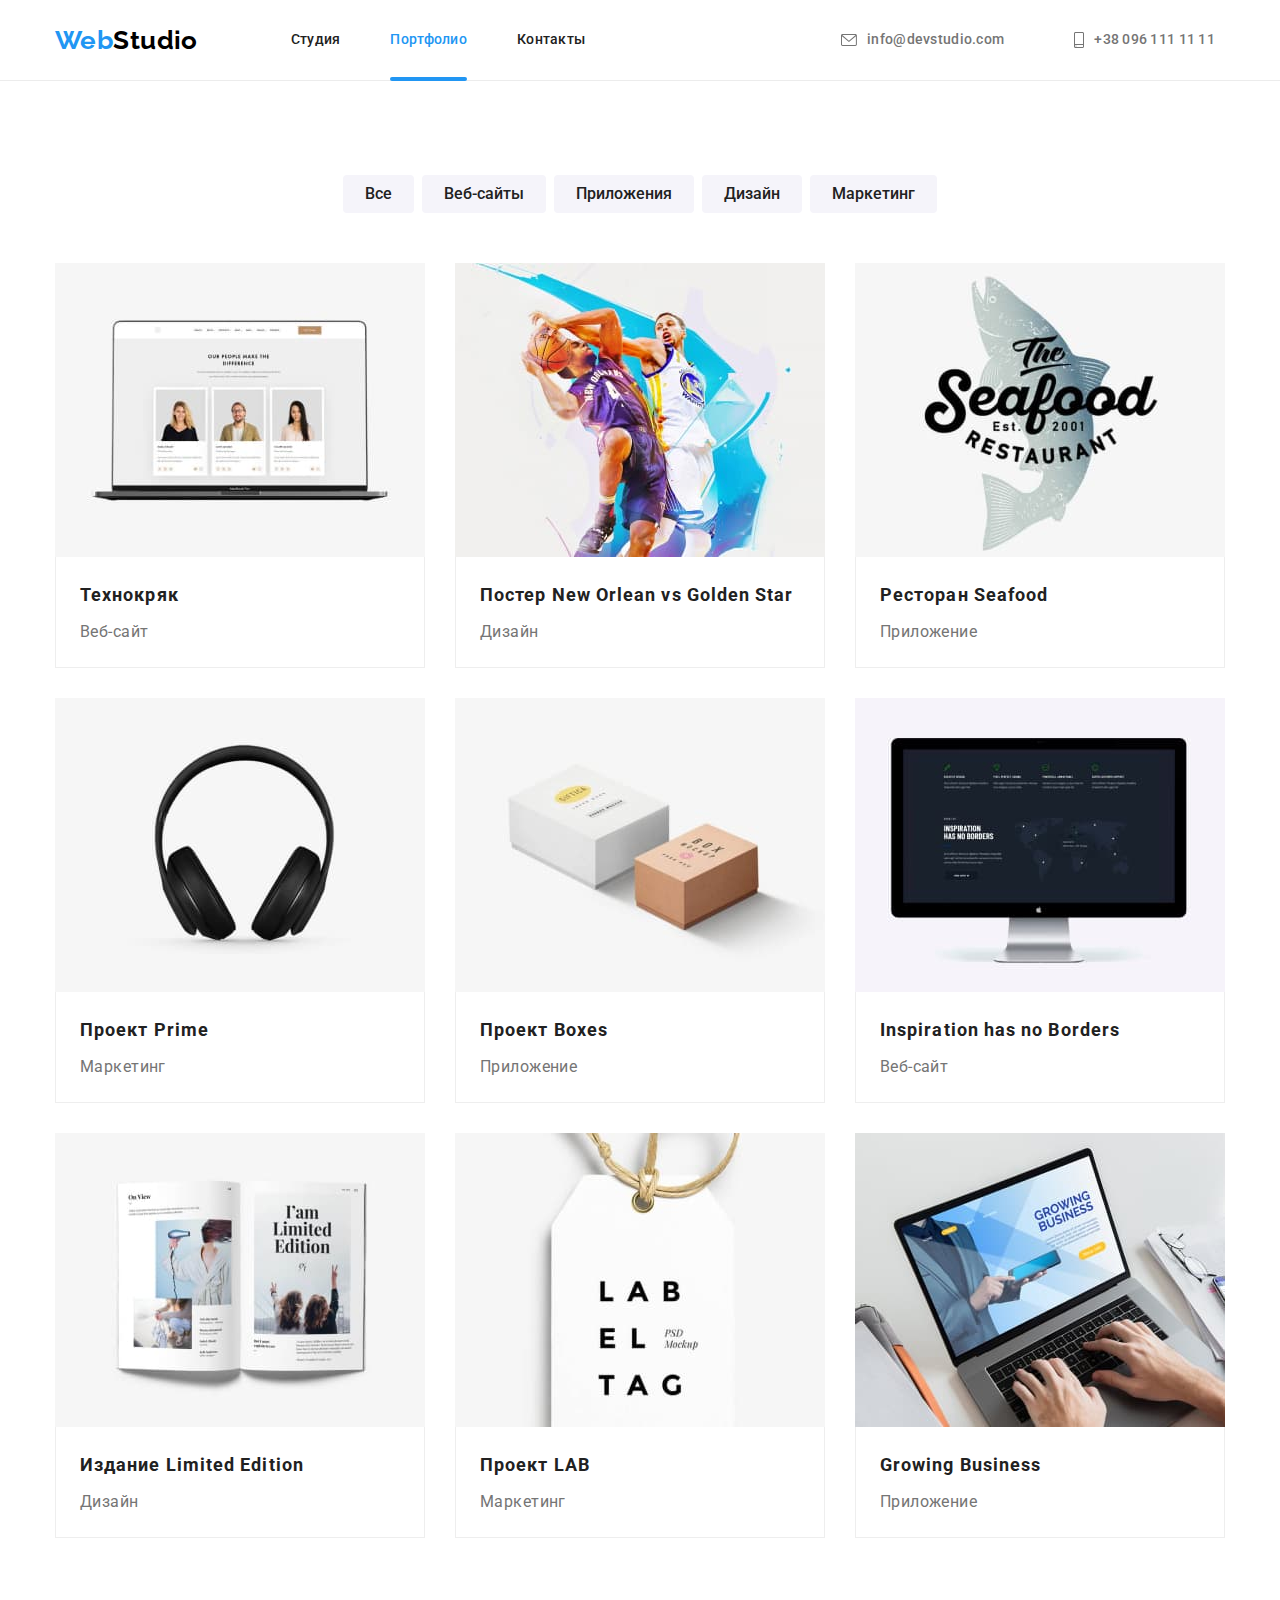
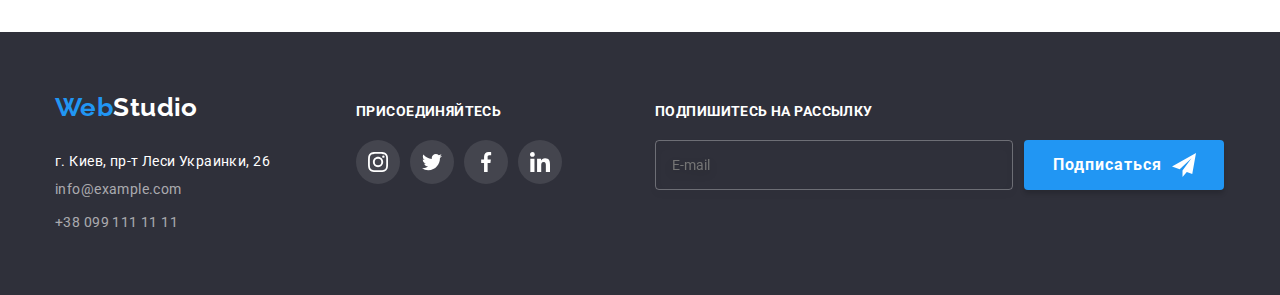
==== portfolio.html @ 866342aa "add files" ====
<!DOCTYPE html>
<html lang="ru">
  <head>
    <meta charset="UTF-8" />
    <meta http-equiv="X-UA-Compatible" content="IE=edge" />
    <meta name="viewport" content="width=device-width, initial-scale=1.0" />
    <title>Portfolio</title>
    <link
      rel="stylesheet"
      href="https://cdnjs.cloudflare.com/ajax/libs/modern-normalize/1.0.0/modern-normalize.min.css"
    />
    <link rel="stylesheet" href="./css/styles.css" />
    <link rel="preconnect" href="https://fonts.googleapis.com" />
    <link rel="preconnect" href="https://fonts.gstatic.com" crossorigin />
    <link
      href="https://fonts.googleapis.com/css2?family=Raleway:wght@700&family=Roboto:wght@400;500;700;900&display=swap"
      rel="stylesheet"
    />
  </head>
  <body>
    <header class="page-header">
      <div class="container flex-container">
        <nav class="page-nav">
          <a class="logo" href="./index.html"><span class="logo-secondary">Web</span>Studio</a>
          <ul class="menu list">
            <li class="item">
              <a class="link" href="./index.html">Студия</a>
            </li>
            <li class="item">
              <a class="link active-list" href="./portfolio.html">Портфолио</a>
            </li>
            <li class="item">
              <a class="link" href="">Контакты</a>
            </li>
          </ul>
        </nav>

        <ul class="contacts list">
          <li class="item">
            <a class="link" href="mailto:info@devstudio.com">
              <svg class="contacts-icon" width="16" height="12">
                <use href="./images/svg/icons.svg#icon-envelope"></use>
              </svg>
              <span>info@devstudio.com</span></a
            >
          </li>
          <li class="item">
            <a class="link" href="tel:+380961111111">
              <svg class="contacts-icon" width="10" height="16">
                <use href="./images/svg/icons.svg#icon-smartphone"></use>
              </svg>
              <span>+38 096 111 11 11</span>
            </a>
          </li>
        </ul>
      </div>
    </header>

    <main>
      <section class="section portfolio">
        <div class="container">
          <h2 class="visually-hidden">Портфолио</h2>
          <!-- Кнопки -->
          <ul class="portfolio-buttons list">
            <li class="item">
              <button class="button" type="button">Все</button>
            </li>
            <li class="item">
              <button class="button" type="button">Веб-сайты</button>
            </li>
            <li class="item">
              <button class="button" type="button">Приложения</button>
            </li>
            <li class="item">
              <button class="button" type="button">Дизайн</button>
            </li>
            <li class="item">
              <button class="button" type="button">Маркетинг</button>
            </li>
          </ul>

          <!-- Карточки портфолио -->
          <ul class="portfolio-gallery list">
            <li class="item">
              <div class="thumb">
                <img
                  class="portfolio-img"
                  src="./images/portfolio/project1.jpg"
                  alt="Технокряк"
                  width="370"
                />
                <div class="overlay">
                  <p class="overlay-text">
                    Ресурс предлагает комплексные предложения с разным уровнем функционала и
                    сервисов. Все это позволит посетителю получить исчерпывающие сведения о компании
                    или частном лице.
                  </p>
                </div>
              </div>

              <div class="portfolio-box">
                <h3 class="portfolio-title">Технокряк</h3>
                <p class="portfolio-text">Веб-сайт</p>
              </div>
            </li>

            <li class="item">
              <div class="thumb">
                <img
                  class="portfolio-img"
                  src="./images/portfolio/project2.jpg"
                  alt="Постер New Orlean vs Golden Star"
                  width="370"
                />
                <div class="overlay">
                  <p class="overlay-text">
                    Ресурс предлагает комплексные предложения с разным уровнем функционала и
                    сервисов. Все это позволит посетителю получить исчерпывающие сведения о компании
                    или частном лице.
                  </p>
                </div>
              </div>

              <div class="portfolio-box">
                <h3 class="portfolio-title">Постер New Orlean vs Golden Star</h3>
                <p class="portfolio-text">Дизайн</p>
              </div>
            </li>

            <li class="item">
              <div class="thumb">
                <img
                  class="portfolio-img"
                  src="./images/portfolio/project3.jpg"
                  alt="Ресторан Seafood"
                  width="370"
                />
                <div class="overlay">
                  <p class="overlay-text">
                    Ресурс предлагает комплексные предложения с разным уровнем функционала и
                    сервисов. Все это позволит посетителю получить исчерпывающие сведения о компании
                    или частном лице.
                  </p>
                </div>
              </div>

              <div class="portfolio-box">
                <h3 class="portfolio-title">Ресторан Seafood</h3>
                <p class="portfolio-text">Приложение</p>
              </div>
            </li>

            <li class="item">
              <div class="thumb">
                <img
                  class="portfolio-img"
                  src="./images/portfolio/project4.jpg"
                  alt="Проект Prime"
                  width="370"
                />
                <div class="overlay">
                  <p class="overlay-text">
                    Ресурс предлагает комплексные предложения с разным уровнем функционала и
                    сервисов. Все это позволит посетителю получить исчерпывающие сведения о компании
                    или частном лице.
                  </p>
                </div>
              </div>

              <div class="portfolio-box">
                <h3 class="portfolio-title">Проект Prime</h3>
                <p class="portfolio-text">Маркетинг</p>
              </div>
            </li>

            <li class="item">
              <div class="thumb">
                <img
                  class="portfolio-img"
                  src="./images/portfolio/project5.jpg"
                  alt="Проект Boxes"
                  width="370"
                />
                <div class="overlay">
                  <p class="overlay-text">
                    Ресурс предлагает комплексные предложения с разным уровнем функционала и
                    сервисов. Все это позволит посетителю получить исчерпывающие сведения о компании
                    или частном лице.
                  </p>
                </div>
              </div>

              <div class="portfolio-box">
                <h3 class="portfolio-title">Проект Boxes</h3>
                <p class="portfolio-text">Приложение</p>
              </div>
            </li>

            <li class="item">
              <div class="thumb">
                <img
                  class="portfolio-img"
                  src="./images/portfolio/project6.jpg"
                  alt="Inspiration has no Borders"
                  width="370"
                />
                <div class="overlay">
                  <p class="overlay-text">
                    Ресурс предлагает комплексные предложения с разным уровнем функционала и
                    сервисов. Все это позволит посетителю получить исчерпывающие сведения о компании
                    или частном лице.
                  </p>
                </div>
              </div>
              <div class="portfolio-box">
                <h3 class="portfolio-title">Inspiration has no Borders</h3>
                <p class="portfolio-text">Веб-сайт</p>
              </div>
            </li>

            <li class="item">
              <div class="thumb">
                <img
                  class="portfolio-img"
                  src="./images/portfolio/project7.jpg"
                  alt="Издание Limited Edition"
                  width="370"
                />
                <div class="overlay">
                  <p class="overlay-text">
                    Ресурс предлагает комплексные предложения с разным уровнем функционала и
                    сервисов. Все это позволит посетителю получить исчерпывающие сведения о компании
                    или частном лице.
                  </p>
                </div>
              </div>

              <div class="portfolio-box">
                <h3 class="portfolio-title">Издание Limited Edition</h3>
                <p class="portfolio-text">Дизайн</p>
              </div>
            </li>

            <li class="item">
              <div class="thumb">
                <img
                  class="portfolio-img"
                  src="./images/portfolio/project8.jpg"
                  alt="Проект LAB"
                  width="370"
                />
                <div class="overlay">
                  <p class="overlay-text">
                    Ресурс предлагает комплексные предложения с разным уровнем функционала и
                    сервисов. Все это позволит посетителю получить исчерпывающие сведения о компании
                    или частном лице.
                  </p>
                </div>
              </div>

              <div class="portfolio-box">
                <h3 class="portfolio-title">Проект LAB</h3>
                <p class="portfolio-text">Маркетинг</p>
              </div>
            </li>

            <li class="item">
              <div class="thumb">
                <img
                  class="portfolio-img"
                  src="./images/portfolio/project9.jpg"
                  alt="Growing Business"
                  width="370"
                  height="294"
                />
                <div class="overlay">
                  <p class="overlay-text">
                    Ресурс предлагает комплексные предложения с разным уровнем функционала и
                    сервисов. Все это позволит посетителю получить исчерпывающие сведения о компании
                    или частном лице.
                  </p>
                </div>
              </div>

              <div class="portfolio-box">
                <h3 class="portfolio-title">Growing Business</h3>
                <p class="portfolio-text">Приложение</p>
              </div>
            </li>
          </ul>
        </div>
      </section>
    </main>

    <footer class="footer">
      <div class="container">
        <div class="footer-box">
          <a class="footer-logo logo" href=""><span class="logo-secondary">Web</span>Studio</a>

          <address class="address">
            <ul class="address-list list">
              <li class="item">
                <p class="text-address">г. Киев, пр-т Леси Украинки, 26</p>
              </li>
              <li class="item">
                <a class="footer-contacts" href="mailto:info@example.com">info@example.com</a>
              </li>
              <li class="item">
                <a class="footer-contacts" href="tel:+380991111111"> +38 099 111 11 11</a>
              </li>
            </ul>
          </address>
        </div>
        <div class="join-us">
          <p class="footer-sup-title">Присоединяйтесь</p>
          <ul class="social-networks list">
            <li class="list-item">
              <a href="" class="link footer-social-networks">
                <svg class="icon" width="20" height="20">
                  <use href="./images/svg/icons.svg#icon-instagram"></use>
                </svg>
              </a>
            </li>
            <li class="list-item">
              <a href="" class="link footer-social-networks">
                <svg class="icon" width="20" height="20">
                  <use href="./images/svg/icons.svg#icon-twitter"></use>
                </svg>
              </a>
            </li>
            <li class="list-item">
              <a href="" class="link footer-social-networks">
                <svg class="icon" width="20" height="20">
                  <use href="./images/svg/icons.svg#icon-facebook"></use>
                </svg>
              </a>
            </li>
            <li class="list-item">
              <a href="" class="link footer-social-networks">
                <svg class="icon" width="20" height="20">
                  <use href="./images/svg/icons.svg#icon-linkedin"></use>
                </svg>
              </a>
            </li>
          </ul>
        </div>
        <div class="subscribe">
          <p class="footer-sup-title">Подпишитесь на рассылку</p>
          <form>
            <input
              class="input-subscribe"
              type="email"
              placeholder="E-mail"
              name="email"
              required
            />
            <button class="input-btn" type="submit">
              Подписаться
              <svg class="icon" width="24" height="24">
                <use href="./images/svg/icons.svg#icon-send-footer"></use>
              </svg>
            </button>
          </form>
        </div>
      </div>
    </footer>
  </body>
</html>
---- css/styles.css ----
:root {
  --main-color: #757575;
  --secondary-color: #212121;
  --accent-color: #2196f3;
  --hero-button: #188ce8;
  --primary-white-color: #ffffff;
  --logo-color: #000000;
  --section-bg: #f5f4fa;
  --hero-footer-bg: #2f303a;
  --address-color: rgba(255, 255, 255, 0.6);
}

.list {
  list-style: none;
  padding: 0;
  margin: 0;
}

.link {
  text-decoration: inherit;
}

body {
  font-family: 'Roboto', sans-serif;

  font-size: 14px;
  letter-spacing: 0.03em;
  text-decoration: none;
  font-style: normal;

  color: var(--main-color);
  background-color: var(--primary-white-color);
}

.container {
  width: 1200px;
  margin: 0 auto;
  padding: 0 15px;
}

h1,
h2,
h3,
h4,
h5,
h6,
p {
  margin: 0;
}

img {
  display: block;
  max-width: 100%;
  height: auto;
}

.visually-hidden {
  position: absolute;
  width: 1px;
  height: 1px;
  margin: -1px;
  border: 0;
  padding: 0;
  white-space: nowrap;
  clip-path: inset(100%);
  clip: rect(0 0 0 0);
  overflow: hidden;
}

.section {
  padding-top: 94px;
  padding-bottom: 94px;
}

/* ============== HEADER =============== */
.page-header {
  border-bottom: 1px solid #ececec;
}

.flex-container {
  display: flex;
  align-items: center;
}

.page-nav {
  display: flex;
  align-items: center;
}

.menu {
  display: flex;
}

.logo {
  margin-right: 93px;

  text-decoration: inherit;
  color: var(--logo-color);

  font-family: 'Raleway';
  font-weight: 700;
  font-size: 26px;
  line-height: 1.19;
}

.logo-secondary {
  color: var(--accent-color);
}

/* site nav styles */
.menu .item:not(:last-child) {
  margin-right: 50px;
}

.menu .item {
  position: relative;
}

.menu .link {
  display: block;
  padding-top: 32px;
  padding-bottom: 32px;

  text-decoration: inherit;
  color: var(--secondary-color);
  font-weight: 500;
  line-height: 1.14;
  letter-spacing: 0.02em;

  transition: color 250ms cubic-bezier(0.4, 0, 0.2, 1);
}

.menu .link:hover,
.menu .link:focus {
  color: var(--accent-color);
}

.menu .active-list {
  color: var(--accent-color);
}

.menu .active-list::after {
  position: absolute;
  content: '';
  display: block;
  width: 100%;
  height: 4px;
  bottom: -1px;

  background: #2196f3;
  border-radius: 2px;
}

/* header contacts styles */
.contacts {
  display: flex;
  margin-left: auto;
}

.contacts .item:not(:last-child) {
  margin-right: 50px;
}

.contacts-icon {
  margin-right: 10px;
}

.contacts .link {
  display: flex;
  align-items: center;
  padding: 10px;

  font-weight: 500;
  line-height: 1.14;
  letter-spacing: 0.02em;

  text-decoration: none;
  color: inherit;
  fill: currentColor;

  transition: color 250ms cubic-bezier(0.4, 0, 0.2, 1);
}

.contacts .link:hover,
.contacts .link:focus {
  color: var(--accent-color);
}
/* ============== /HEADER =============== */

/* ============== HERO =============== */

.hero {
  height: 600px;
  max-width: 1600px;
  margin: 0 auto;
  text-align: center;
  background: linear-gradient(rgba(47, 48, 58, 0.4), rgba(47, 48, 58, 0.4)),
    url('../images/hero/hero-background.jpg');
  background-color: #c4c4c4;
  background-repeat: no-repeat;
  background-size: cover;
  background-position: center;
  padding: 200px 0;
}

.hero-title {
  margin: 0 auto;
  margin-bottom: 30px;
  max-width: 700px;

  font-weight: 900;
  font-size: 44px;
  line-height: 1.36;

  letter-spacing: 0.06em;
  text-transform: uppercase;
  color: var(--primary-white-color);
}

.hero-button {
  padding: 10px 32px;

  font-family: 'Roboto', sans-serif;
  font-weight: 700;
  font-size: 16px;
  line-height: 1.88;
  border: none;
  text-align: center;
  letter-spacing: 0.06em;
  color: var(--primary-white-color);

  background-color: var(--accent-color);
  box-shadow: 0px 4px 4px rgba(0, 0, 0, 0.15);
  border-radius: 4px;

  cursor: pointer;
  transition: background-color 250ms cubic-bezier(0.4, 0, 0.2, 1);
}

.hero-button:hover {
  background-color: var(--hero-button);
}

/* ============== /HERO =============== */

/* ============== MODAL =============== */
.backdrop {
  position: fixed;
  z-index: 100;
  top: 0;
  right: 0;
  width: 100%;
  height: 100%;

  background: rgba(0, 0, 0, 0.2);

  opacity: 1;
  transition: opacity 250ms cubic-bezier(0.4, 0, 0.2, 1),
    visibility 250ms cubic-bezier(0.4, 0, 0.2, 1);
}

.backdrop.is-hidden {
  visibility: hidden;
  opacity: 0;
  pointer-events: none;
}

.backdrop.is-hidden .modal {
  opacity: 0;
  transform: translate(-50%, -50%) scale(0.5);
}

.modal {
  position: absolute;
  top: 50%;
  left: 50%;

  min-width: 528px;
  min-height: 581px;
  padding: 40px;
  background-color: var(--primary-white-color);
  opacity: 1;

  transform: translate(-50%, -50%) scale(1);
  transition: transform 250ms cubic-bezier(0.4, 0, 0.2, 1),
    opacity 250ms cubic-bezier(0.4, 0, 0.2, 1);
}

.close-btn {
  position: absolute;
  top: 8px;
  right: 8px;

  display: flex;
  align-items: center;
  justify-content: center;
  margin: 0;
  padding: 0;
  width: 30px;
  height: 30px;
  border-radius: 50%;
  background-color: var(--primary-white-color);
  border: 1px solid rgba(0, 0, 0, 0.1);
  cursor: pointer;
  color: var(--logo-color);
  fill: currentColor;
  transition: color 250ms cubic-bezier(0.4, 0, 0.2, 1);
}

.close-btn:hover,
.close-btn:focus {
  color: var(--accent-color);
}

/* ============== /MODAL =============== */
/*============== MODAL FORM ==============*/
.modal-form {
  display: flex;
  flex-direction: column;
  text-align: left;
}

.modal-form-text {
  font-weight: 700;
  font-size: 20px;
  line-height: 1.15;
  text-align: center;
  margin-bottom: 12px;

  color: var(--secondary-color);
}

.modal-form-field {
  margin-bottom: 10px;
}

.modal-form-input-wrapper {
  display: block;
  position: relative;
}

.modal-form-input {
  width: 100%;
  height: 40px;
  border: 1px solid rgba(33, 33, 33, 0.2);
  border-radius: 4px;
  padding-left: 42px;

  font-style: 16px;
  color: var(--secondary-color);
  transition: border-color 250ms cubic-bezier(0.4, 0, 0.2, 1);
}

.modal-form-input-wrapper .icon {
  position: absolute;
  top: 50%;
  transform: translateY(-50%);
  left: 12px;
  transition: fill 250ms cubic-bezier(0.4, 0, 0.2, 1);
}

.modal-form-input:focus {
  outline: none;
  border-color: var(--accent-color);
}

.modal-form-input:focus + .icon {
  fill: var(--accent-color);
}

.modal-form-input-desc {
  display: inline-block;
  margin-bottom: 4px;

  font-size: 12px;
  line-height: 1.17;
  letter-spacing: 0.01em;
}

.modal-form-message {
  resize: none;
  width: 100%;
  height: 120px;
  padding: 12px 16px;
  border: 1px solid rgba(33, 33, 33, 0.2);
  border-radius: 4px;
  transition: border-color 250ms cubic-bezier(0.4, 0, 0.2, 1);
}

.modal-form-message:focus {
  outline: none;
  border-color: var(--accent-color);
}

.modal-form-message::placeholder {
  font-size: 12px;
  line-height: 1.17;
  letter-spacing: 0.01em;

  color: rgba(117, 117, 117, 0.5);
}

.modal-form-check-desc {
  display: flex;
  align-items: center;
  justify-content: center;
  margin-bottom: 30px;
  line-height: 1.1;
}

.modal-form-check-desc::before {
  content: '';
  display: block;
  margin-right: 7px;
  width: 16px;
  height: 15px;
  border: 2px solid var(--secondary-color);
  border-radius: 2px;
  cursor: pointer;
}

.modal-form-check:checked + .modal-form-check-desc::before {
  border: none;
  background-color: var(--accent-color);
  background-image: url('../images/svg/check.svg');
  background-size: 12px 12px;
  background-repeat: no-repeat;
  background-position: 60% 50%;
}

.modal-form-check:focus + .modal-form-check-desc::before {
  outline: 1px solid var(--secondary-color);
}

.modal-agreement-link {
  color: var(--accent-color);
}

.modal-form-submit {
  align-self: center;
  width: 200px;
  height: 50px;

  box-shadow: 0px 4px 4px rgba(0, 0, 0, 0.15);
  border-radius: 4px;
  border: none;

  background-color: var(--accent-color);
  font-size: 16px;
  line-height: 1.88;
  letter-spacing: 0.06em;
  color: var(--primary-white-color);
  cursor: pointer;

  transition: background-color 250ms cubic-bezier(0.4, 0, 0.2, 1);
}

.modal-form-submit:hover,
.modal-form-submit:focus {
  background-color: #188ce8;
}

/* ============== /MODAL FORM ==============*/

/* ============= section особенности работы ============== */
.features {
  display: flex;
}

.features .item:not(:last-child) {
  margin-right: 30px;
}

.features .item {
  flex-basis: calc(100% / 4);
}

.features .thumb {
  display: flex;
  align-items: center;
  justify-content: center;
  margin-bottom: 30px;

  background-color: var(--section-bg);
  border-radius: 4px;
  height: 120px;
}

.features-title {
  margin-bottom: 10px;

  font-family: 'Roboto', sans-serif;
  font-weight: 700;
  line-height: 1.14;
  font-size: 14px;
  text-transform: uppercase;

  color: var(--secondary-color);
}

.features-text {
  line-height: 1.71;
}
/* ============= /section особенности работы ============= */

/* ========== section WORK чем мы занимаемсяа =========== */
.section.work {
  padding-top: 0;
}

.title {
  margin-bottom: 50px;
  font-weight: 700;
  font-size: 36px;
  line-height: 1.17;
  text-align: center;

  color: var(--secondary-color);
}

.work-list {
  display: flex;
}

.work-list .item:not(:last-child) {
  margin-right: 30px;
}

.work-list .item {
  position: relative;
}

.item-title {
  position: absolute;
  bottom: 0;

  padding: 27px 0;
  width: 100%;

  background: rgba(47, 48, 58, 0.8);
  font-weight: 700;
  line-height: 1.14;
  text-align: center;
  text-transform: uppercase;

  color: var(--primary-white-color);
}
/* ============ /section чем мы занимаемсяа =============== */

/* ============== section TEAM =============== */
.team {
  background-color: var(--section-bg);
}

.team-list {
  display: flex;
}

.team-list .item {
  background-color: var(--primary-white-color);
  box-shadow: 0px 1px 3px rgba(0, 0, 0, 0.12), 0px 1px 1px rgba(0, 0, 0, 0.14),
    0px 2px 1px rgba(0, 0, 0, 0.2);
  border-radius: 0px 0px 4px 4px;
}

.team-list .item:not(:last-child) {
  margin-right: 30px;
}

.team-box {
  padding: 30px 32px;
}

.team-member {
  margin-bottom: 10px;

  font-weight: 500;
  font-size: 16px;
  line-height: 1.19;
  text-align: center;
  color: var(--secondary-color);
}

.team-job {
  margin-bottom: 16px;
  font-size: 16px;
  line-height: 1.19;

  text-align: center;
}

.social-networks {
  display: flex;
  align-items: center;
}

.social-networks > .list-item:not(:last-child) {
  margin-right: 10px;
}

.social-networks > .list-item {
  width: 44px;
  height: 44px;
}

.social-networks .link {
  display: block;
  padding: 12px;

  width: 100%;
  height: 100%;
  border-radius: 50%;
  color: #afb1b8;
  fill: currentColor;
  transition: color 250ms cubic-bezier(0.4, 0, 0.2, 1),
    background-color 250ms cubic-bezier(0.4, 0, 0.2, 1);
}

.social-networks .link:hover,
.social-networks .link:focus {
  color: var(--primary-white-color);
  background-color: #2196f3;
}

/* ============== /section TEAM =============== */

/* ============== section REGULAR CUSTOMERS============= */

.clients {
  display: flex;
}

.clients .item:not(:last-child) {
  margin-right: 30px;
}

.clients .item {
  width: 170px;
  height: 92px;
}

.clients .icon-container {
  display: flex;
  justify-content: center;
  align-items: center;

  border: 1px solid #afb1b8;
  border-radius: 4px;
  width: 100%;
  height: 100%;
  color: #afb1b8;
  fill: currentColor;
  transition: color 250ms cubic-bezier(0.4, 0, 0.2, 1), border 250ms cubic-bezier(0.4, 0, 0.2, 1);
}

.clients .icon-container:hover,
.clients .icon-container:focus {
  border: 1px solid var(--accent-color);
  color: var(--accent-color);
}

/* ============== /section REGULAR CUSTOMERS============= */

/* ==============FOOTER =============== */
.footer {
  background: var(--hero-footer-bg);
  padding: 60px 0;
}

.footer .container {
  display: flex;
  align-items: baseline;
}

.footer-box {
  margin-right: 70px;
  width: 231px;
}

.footer-logo {
  display: block;
  margin-bottom: 30px;
  margin-right: 0;

  color: var(--primary-white-color);
}

.text-address {
  font-style: normal;

  color: var(--primary-white-color);
}

.footer-contacts {
  display: block;
  text-decoration: none;
  font-style: normal;
  line-height: 1.71;

  color: var(--address-color);
}

.join-us {
  margin-right: 93px;
}

.footer-sup-title {
  margin-bottom: 20px;

  font-weight: 700;
  font-size: 14px;
  line-height: 1.14;
  text-transform: uppercase;
  color: var(--primary-white-color);
}

.address-list .item:not(:last-child) {
  margin-bottom: 9px;
}

.footer-social-networks {
  background: rgba(255, 255, 255, 0.1);
}

.footer-social-networks .icon {
  color: var(--primary-white-color);
}

/* =========== Subscribe ============ */
.input-subscribe {
  margin-right: 8px;
  padding-left: 16px;
  width: 358px;
  height: 50px;
  border: 1px solid rgba(255, 255, 255, 0.3);
  filter: drop-shadow(0px 4px 4px rgba(0, 0, 0, 0.15));
  border-radius: 4px;

  color: var(--primary-white-color);
  background-color: transparent;
}

.input-btn {
  display: inline-flex;
  align-items: center;
  text-align: center;
  justify-content: center;
  width: 200px;
  height: 50px;
  box-shadow: 0px 4px 4px rgba(0, 0, 0, 0.15);
  border-radius: 4px;
  border: none;
  cursor: pointer;

  font-weight: 700;
  font-size: 16px;
  line-height: 1.88;
  letter-spacing: 0.06em;

  color: #ffffff;
  background-color: var(--accent-color);
  transition: background-color 250ms cubic-bezier(0.4, 0, 0.2, 1);
}

.input-btn:hover,
.input-btn:focus {
  background-color: var(--hero-button);
}

.input-btn > .icon {
  margin-left: 10px;
}
/* =========== /Subscribe ============ */

/* ============== /FOOTER =============== */

/* ============== portfolio.html =============== */

/* ============== BUTTONS КНОПКИ ПОРТФОЛИО =============== */
.portfolio-buttons {
  display: flex;
  justify-content: center;
  margin-bottom: 50px;
}

.portfolio-buttons .item:not(:last-child) {
  margin-right: 8px;
}

.portfolio-buttons .button {
  padding: 6px 22px;

  background: var(--section-bg);
  color: var(--secondary-color);
  border-radius: 4px;
  border: none;

  font-family: 'Roboto', sans-serif;
  font-weight: 500;
  font-size: 16px;
  line-height: 1.63;
  text-align: center;
  cursor: pointer;
  transition: color 250ms cubic-bezier(0.4, 0, 0.2, 1),
    background-color 250ms cubic-bezier(0.4, 0, 0.2, 1),
    box-shadow 250ms cubic-bezier(0.4, 0, 0.2, 1);
}

.portfolio-buttons .button:hover,
.portfolio-buttons .button:focus {
  background: var(--accent-color);
  color: var(--primary-white-color);

  box-shadow: 0px 3px 1px rgba(0, 0, 0, 0.1), 0px 1px 2px rgba(0, 0, 0, 0.08),
    0px 2px 2px rgba(0, 0, 0, 0.12);
  border-radius: 4px;
}
/* ============== /BUTTONS КНОПКИ ПОРТФОЛИО =============== */

/* ============== ГАЛЕРЕЯ РАБОТ =============== */
.portfolio-gallery {
  display: flex;
  flex-wrap: wrap;
  gap: 30px;
  /* margin-left: -30px;
    margin-top: -30px; */
}

.portfolio-box {
  padding: 20px 24px;
}

.portfolio-title {
  margin-bottom: 4px;
}

.portfolio-gallery .item {
  /* margin-left: 30px;
    margin-top: 30px; */
  flex-basis: calc((100% - 60px) / 3);
  transition: box-shadow 250ms cubic-bezier(0.4, 0, 0.2, 1);
}

.portfolio-gallery .item:hover {
  box-shadow: 0px 1px 1px rgba(0, 0, 0, 0.12), 0px 4px 4px rgba(0, 0, 0, 0.06),
    1px 4px 6px rgba(0, 0, 0, 0.16);
}

/* ====== OVERLAY ======== */

.thumb {
  position: relative;
  overflow: hidden;
}

.overlay {
  position: absolute;
  top: 0;
  left: 0;

  width: 100%;
  height: 100%;
  background: rgba(33, 150, 243, 0.9);

  transform: translateY(101%);
  transition: transform 250ms cubic-bezier(0.4, 0, 0.2, 1);
}

.portfolio-gallery .item:hover .overlay {
  transform: translateX(0);
}

.overlay-text {
  padding: 63px 24px;

  font-size: 18px;
  line-height: 1.56;
  color: var(--primary-white-color);
}

/* ====== /OVERLAY ======== */

.portfolio-box {
  padding: 20px 24px;
  border: 1px solid #eeeeee;

  border-top: none;
}

.portfolio-title {
  margin-bottom: 4px;

  font-weight: 700;
  font-size: 18px;
  line-height: 2;
  letter-spacing: 0.06em;
  color: var(--secondary-color);
}

.portfolio-text {
  font-size: 16px;
  line-height: 1.88;
}
/* ============== /ГАЛЕРЕЯ РАБОТ =============== */
/* < !-- ul.customers>li*6.item>a.icon-container>svg.icon>use --> */
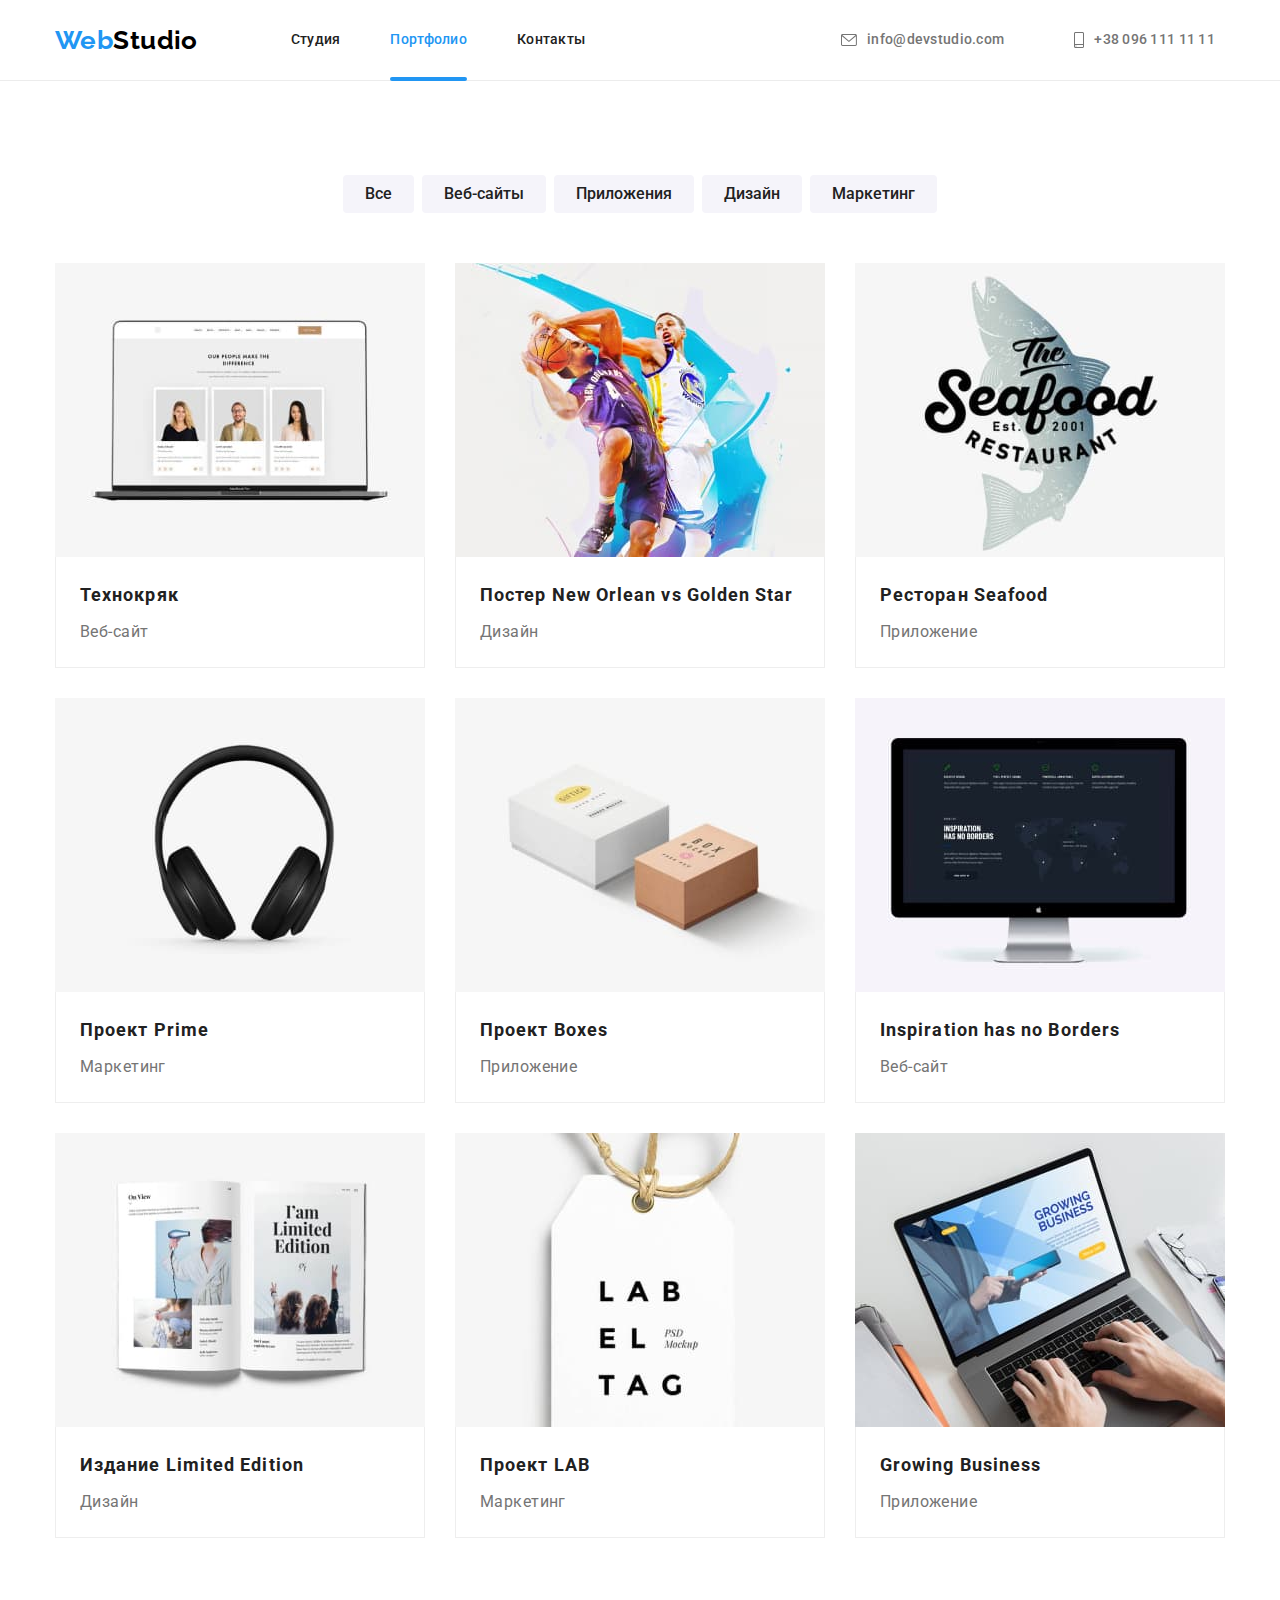
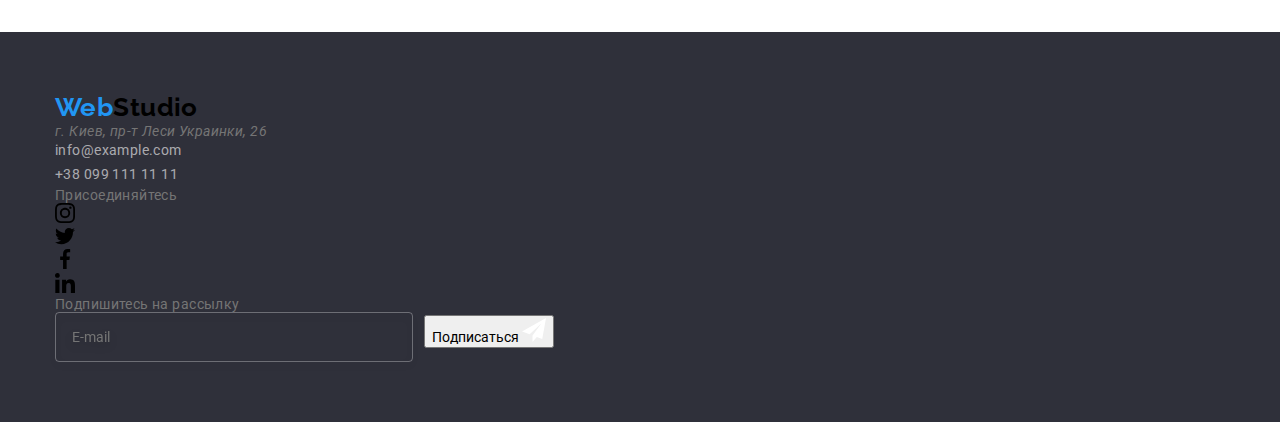
==== commit 79779919: "index ready BEM" ====
--- a/portfolio.html
+++ b/portfolio.html
@@ -5,48 +5,49 @@
     <meta http-equiv="X-UA-Compatible" content="IE=edge" />
     <meta name="viewport" content="width=device-width, initial-scale=1.0" />
     <title>Portfolio</title>
-    <link
-      rel="stylesheet"
-      href="https://cdnjs.cloudflare.com/ajax/libs/modern-normalize/1.0.0/modern-normalize.min.css"
-    />
-    <link rel="stylesheet" href="./css/styles.css" />
     <link rel="preconnect" href="https://fonts.googleapis.com" />
     <link rel="preconnect" href="https://fonts.gstatic.com" crossorigin />
     <link
       href="https://fonts.googleapis.com/css2?family=Raleway:wght@700&family=Roboto:wght@400;500;700;900&display=swap"
       rel="stylesheet"
     />
+    <link
+      rel="stylesheet"
+      href="https://cdnjs.cloudflare.com/ajax/libs/modern-normalize/1.0.0/modern-normalize.min.css"
+    />
+    <link rel="stylesheet" href="./css/main.min.css" />
+    <link rel="stylesheet" href="./css/styles.css" />
   </head>
   <body>
     <header class="page-header">
       <div class="container flex-container">
         <nav class="page-nav">
-          <a class="logo" href="./index.html"><span class="logo-secondary">Web</span>Studio</a>
+          <a class="logo" href="./index.html"><span class="logo__secondary">Web</span>Studio</a>
           <ul class="menu list">
-            <li class="item">
-              <a class="link" href="./index.html">Студия</a>
-            </li>
-            <li class="item">
-              <a class="link active-list" href="./portfolio.html">Портфолио</a>
-            </li>
-            <li class="item">
-              <a class="link" href="">Контакты</a>
+            <li class="menu__item">
+              <a class="menu__link" href="./index.html">Студия</a>
+            </li>
+            <li class="menu__item">
+              <a class="menu__link menu__link-active-list" href="./portfolio.html">Портфолио</a>
+            </li>
+            <li class="menu__item">
+              <a class="menu__link" href="">Контакты</a>
             </li>
           </ul>
         </nav>
 
         <ul class="contacts list">
-          <li class="item">
-            <a class="link" href="mailto:info@devstudio.com">
-              <svg class="contacts-icon" width="16" height="12">
+          <li class="contacts__item">
+            <a class="contacts__link" href="mailto:info@devstudio.com">
+              <svg class="contacts__icon" width="16" height="12">
                 <use href="./images/svg/icons.svg#icon-envelope"></use>
               </svg>
               <span>info@devstudio.com</span></a
             >
           </li>
-          <li class="item">
-            <a class="link" href="tel:+380961111111">
-              <svg class="contacts-icon" width="10" height="16">
+          <li class="contacts__item">
+            <a class="contacts__link" href="tel:+380961111111">
+              <svg class="contacts__icon" width="10" height="16">
                 <use href="./images/svg/icons.svg#icon-smartphone"></use>
               </svg>
               <span>+38 096 111 11 11</span>
@@ -295,7 +296,7 @@
     <footer class="footer">
       <div class="container">
         <div class="footer-box">
-          <a class="footer-logo logo" href=""><span class="logo-secondary">Web</span>Studio</a>
+          <a class="footer-logo logo" href=""><span class="logo__secondary">Web</span>Studio</a>
 
           <address class="address">
             <ul class="address-list list">
--- a/css/main.min.css
+++ b/css/main.min.css
@@ -0,0 +1 @@
+:root{--primary-font: "Roboto", sans-serif;--secondary-font: "Raleway", sans-serif;--main-color: #757575;--secondary-color: #212121;--accent-color: #2196f3;--color-button-hover: #188ce8;--color-text-on-dark: #ffffff;--logo-color: #000000;--section-bg: #f5f4fa;--hero-footer-bg: #2f303a;--address-color: rgba(255, 255, 255, 0.6)}.visually-hidden{position:absolute;width:1px;height:1px;margin:-1px;border:0;padding:0;white-space:nowrap;clip-path:inset(100%);clip:rect(0 0 0 0);overflow:hidden}h1,h2,h3,h4,h5,h6,p{margin:0}img{display:block;max-width:100%;height:auto}.list{list-style:none;padding:0;margin:0}.link{text-decoration:inherit}body{font-family:var(--primary-font);font-size:14px;letter-spacing:.03em;text-decoration:none;font-style:normal;color:var(--main-color);background-color:var(--color-text-on-dark)}.container{width:1200px;margin:0 auto;padding:0 15px}.section{padding-top:94px;padding-bottom:94px}.title{margin-bottom:50px;font-weight:700;font-size:36px;line-height:1.17;text-align:center;color:var(--secondary-color)}.input-subscribe-btn,.modal-form__submit,.hero__button{width:200px;height:50px;border:none;cursor:pointer;box-shadow:0px 4px 4px rgba(0,0,0,.15);border-radius:4px;font-weight:700;font-size:16px;line-height:1.88;letter-spacing:.06em;color:var(--color-text-on-dark);background-color:var(--accent-color);transition:background-color 250ms cubic-bezier(0.4, 0, 0.2, 1)}.input-subscribe-btn:hover,.modal-form__submit:hover,.hero__button:hover,.input-subscribe-btn:focus,.modal-form__submit:focus,.hero__button:focus{background-color:var(--color-button-hover)}.page-header{border-bottom:1px solid #ececec}.flex-container{display:flex;align-items:center}.page-nav{display:flex;align-items:center}.menu{display:flex}.logo{margin-right:93px;text-decoration:inherit;color:var(--logo-color);font-family:var(--secondary-font);font-weight:700;font-size:26px;line-height:1.19}.logo__secondary{color:var(--accent-color)}.menu__item{position:relative}.menu__item:not(:last-child){margin-right:50px}.menu__link{display:block;padding-top:32px;padding-bottom:32px;text-decoration:inherit;color:var(--secondary-color);font-weight:500;line-height:1.14;letter-spacing:.02em;transition:color 250ms cubic-bezier(0.4, 0, 0.2, 1)}.menu__link:hover,.menu__link:focus{color:var(--accent-color)}.menu__link-active-list{color:var(--accent-color)}.menu__link-active-list::after{position:absolute;content:"";display:block;width:100%;height:4px;bottom:-1px;background:#2196f3;border-radius:2px}.contacts{display:flex;margin-left:auto}.contacts__item:not(:last-child){margin-right:50px}.contacts__icon{margin-right:10px}.contacts__link{display:flex;align-items:center;padding:10px;font-weight:500;line-height:1.14;letter-spacing:.02em;text-decoration:none;color:inherit;fill:currentColor;transition:color 250ms cubic-bezier(0.4, 0, 0.2, 1)}.contacts__link:hover,.contacts__link:focus{color:var(--accent-color)}.hero{height:600px;max-width:1600px;margin:0 auto;text-align:center;background:linear-gradient(rgba(47, 48, 58, 0.4), rgba(47, 48, 58, 0.4)),url("../images/hero/hero-background.jpg");background-color:#c4c4c4;background-repeat:no-repeat;background-size:cover;background-position:center;padding:200px 0}.hero__title{margin:0 auto;margin-bottom:30px;max-width:700px;font-weight:900;font-size:44px;line-height:1.36;letter-spacing:.06em;text-transform:uppercase;color:var(--color-text-on-dark)}.modal{position:absolute;top:50%;left:50%;min-width:528px;min-height:581px;padding:40px;background-color:var(--color-text-on-dark);opacity:1;transform:translate(-50%, -50%) scale(1);transition:transform 250ms cubic-bezier(0.4, 0, 0.2, 1),opacity 250ms cubic-bezier(0.4, 0, 0.2, 1)}.close-btn{position:absolute;top:8px;right:8px;display:flex;align-items:center;justify-content:center;margin:0;padding:0;width:30px;height:30px;border-radius:50%;background-color:var(--color-text-on-dark);border:1px solid rgba(0,0,0,.1);cursor:pointer;color:var(--logo-color);fill:currentColor;transition:color 250ms cubic-bezier(0.4, 0, 0.2, 1)}.close-btn:hover,.close-btn:focus{color:var(--accent-color)}.backdrop{position:fixed;z-index:100;top:0;right:0;width:100%;height:100%;background:rgba(0,0,0,.2);opacity:1;transition:opacity 250ms cubic-bezier(0.4, 0, 0.2, 1),visibility 250ms cubic-bezier(0.4, 0, 0.2, 1)}.backdrop.backdrop_is-hidden{visibility:hidden;opacity:0;pointer-events:none}.backdrop_is-hidden .modal{opacity:0;transform:translate(-50%, -50%) scale(0.5)}.modal-form{display:flex;flex-direction:column;text-align:left}.modal-form__text{font-weight:700;font-size:20px;line-height:1.15;text-align:center;margin-bottom:12px;color:var(--secondary-color)}.modal-form__field{margin-bottom:10px}.modal-form__input-wrapper{display:block;position:relative}.modal-form__input{width:100%;height:40px;border:1px solid rgba(33,33,33,.2);border-radius:4px;padding-left:42px;font-style:16px;color:var(--secondary-color);transition:border-color 250ms cubic-bezier(0.4, 0, 0.2, 1)}.modal-form__input:focus{outline:none;border-color:var(--accent-color)}.modal-form__icon{position:absolute;top:50%;transform:translateY(-50%);left:12px;transition:fill 250ms cubic-bezier(0.4, 0, 0.2, 1)}.modal-form__input:focus+.modal-form__icon{fill:var(--accent-color)}.modal-form__input-desc{display:inline-block;margin-bottom:4px;font-size:12px;line-height:1.17;letter-spacing:.01em}.modal-form__message{resize:none;width:100%;height:120px;padding:12px 16px;border:1px solid rgba(33,33,33,.2);border-radius:4px;transition:border-color 250ms cubic-bezier(0.4, 0, 0.2, 1)}.modal-form__message:focus{outline:none;border-color:var(--accent-color)}.modal-form__message::placeholder{font-size:12px;line-height:1.17;letter-spacing:.01em;color:rgba(117,117,117,.5)}.modal-form__check-desc{display:flex;align-items:center;justify-content:center;margin-bottom:30px;line-height:1.1}.modal-form__check-desc::before{content:"";display:block;margin-right:7px;width:16px;height:15px;border:2px solid var(--secondary-color);border-radius:2px;cursor:pointer}.modal-form__check:checked+.modal-form__check-desc::before{border:none;background-color:var(--accent-color);background-image:url("../images/svg/check.svg");background-size:12px 12px;background-repeat:no-repeat;background-position:60% 50%}.modal-form__check:focus+.modal-form__check-desc::before{outline:1px solid var(--secondary-color)}.modal-form__agreement-link{color:var(--accent-color)}.modal-form__submit{align-self:center}.features{display:flex}.features__item{flex-basis:25%}.features__item:not(:last-child){margin-right:30px}.features__thumb{display:flex;align-items:center;justify-content:center;margin-bottom:30px;background-color:var(--section-bg);border-radius:4px;height:120px}.features__title{margin-bottom:10px;font-family:var(--primary-font);font-weight:700;line-height:1.14;font-size:14px;text-transform:uppercase;color:var(--secondary-color)}.features__text{line-height:1.71}.section__work-correct-padding{padding-top:0}.work-list{display:flex}.work-list__item{position:relative}.work-list__item:not(:last-child){margin-right:30px}.work-list__title{position:absolute;bottom:0;padding:27px 0;width:100%;background:rgba(47,48,58,.8);font-weight:700;line-height:1.14;text-align:center;text-transform:uppercase;color:var(--color-text-on-dark)}.section_team-bgc-dark{background-color:var(--section-bg)}.team-list{display:flex}.team-list__item{background-color:var(--color-text-on-dark);box-shadow:0px 1px 3px rgba(0,0,0,.12),0px 1px 1px rgba(0,0,0,.14),0px 2px 1px rgba(0,0,0,.2);border-radius:0px 0px 4px 4px}.team-list__item:not(:last-child){margin-right:30px}.team-list__box{padding:30px 32px}.team-list__member{margin-bottom:10px;font-weight:500;font-size:16px;line-height:1.19;text-align:center;color:var(--secondary-color)}.team-list__job{margin-bottom:16px;font-size:16px;line-height:1.19;text-align:center}.social-networks-list{display:flex;align-items:center}.social-networks_list__item{width:44px;height:44px}.social-networks_list__item:not(:last-child){margin-right:10px}.social-networks_list__link{display:block;padding:12px;width:100%;height:100%;border-radius:50%;color:#afb1b8;fill:currentColor;transition:color 250ms cubic-bezier(0.4, 0, 0.2, 1),background-color 250ms cubic-bezier(0.4, 0, 0.2, 1)}.social-networks_list__link:hover,.social-networks_list__link:focus{color:var(--color-text-on-dark);background-color:var(--accent-color)}.clients-list{display:flex}.clients-list__item{width:170px;height:92px}.clients-list__item:not(:last-child){margin-right:30px}.clients-list__link{display:flex;justify-content:center;align-items:center;border:1px solid #afb1b8;border-radius:4px;width:100%;height:100%;color:#afb1b8;fill:currentColor;transition:color 250ms cubic-bezier(0.4, 0, 0.2, 1),border 250ms cubic-bezier(0.4, 0, 0.2, 1)}.clients-list__link:hover,.clients-list__link:focus{border:1px solid var(--accent-color);color:var(--accent-color)}.footer{background:var(--hero-footer-bg);padding:60px 0}.footer__container{display:flex;align-items:baseline}.footer-box{margin-right:70px;width:231px}.footer__logo{display:block;margin-bottom:30px;margin-right:0;color:var(--color-text-on-dark)}.address-list__item:not(:last-child){margin-bottom:9px}.address-list__text{font-style:normal;color:var(--color-text-on-dark)}.footer-contacts{display:block;text-decoration:none;font-style:normal;line-height:1.71;color:var(--address-color)}.join-us{margin-right:93px}.footer__text{margin-bottom:20px;font-weight:700;font-size:14px;line-height:1.14;text-transform:uppercase;color:var(--color-text-on-dark)}.footer__social-networks{background:rgba(255,255,255,.1)}.social-networks__icon_light{color:var(--color-text-on-dark)}.input-subscribe{margin-right:8px;padding-left:16px;width:358px;height:50px;border:1px solid rgba(255,255,255,.3);filter:drop-shadow(0px 4px 4px rgba(0, 0, 0, 0.15));border-radius:4px;color:var(--color-text-on-dark);background-color:rgba(0,0,0,0)}.input-subscribe-btn{display:inline-flex;align-items:center;justify-content:center}.input-subscribe-btn__icon{margin-left:10px}.portfolio-buttons{display:flex;justify-content:center;margin-bottom:50px}.portfolio-buttons .item:not(:last-child){margin-right:8px}.portfolio-buttons .button{padding:6px 22px;background:var(--section-bg);color:var(--secondary-color);border-radius:4px;border:none;font-weight:500;font-size:16px;line-height:1.63;text-align:center;cursor:pointer;transition:color 250ms cubic-bezier(0.4, 0, 0.2, 1),background-color 250ms cubic-bezier(0.4, 0, 0.2, 1),box-shadow 250ms cubic-bezier(0.4, 0, 0.2, 1)}.portfolio-buttons .button:hover,.portfolio-buttons .button:focus{background:var(--accent-color);color:var(--color-text-on-dark);box-shadow:0px 3px 1px rgba(0,0,0,.1),0px 1px 2px rgba(0,0,0,.08),0px 2px 2px rgba(0,0,0,.12);border-radius:4px}.portfolio-gallery{display:flex;flex-wrap:wrap;gap:30px}.portfolio-box{padding:20px 24px}.portfolio-title{margin-bottom:4px}.portfolio-gallery .item{flex-basis:calc((100% - 60px)/3);transition:box-shadow 250ms cubic-bezier(0.4, 0, 0.2, 1)}.portfolio-gallery .item:hover{box-shadow:0px 1px 1px rgba(0,0,0,.12),0px 4px 4px rgba(0,0,0,.06),1px 4px 6px rgba(0,0,0,.16)}.portfolio-box{padding:20px 24px;border:1px solid #eee;border-top:none}.portfolio-title{margin-bottom:4px;font-weight:700;font-size:18px;line-height:2;letter-spacing:.06em;color:var(--secondary-color)}.portfolio-text{font-size:16px;line-height:1.88}.thumb{position:relative;overflow:hidden}.overlay{position:absolute;top:0;left:0;width:100%;height:100%;background:rgba(33,150,243,.9);transform:translateY(101%);transition:transform 250ms cubic-bezier(0.4, 0, 0.2, 1)}.portfolio-gallery .item:hover .overlay{transform:translateX(0)}.overlay-text{padding:63px 24px;font-size:18px;line-height:1.56;color:var(--color-text-on-dark)}/*# sourceMappingURL=main.min.css.map */--- a/css/styles.css
+++ b/css/styles.css
@@ -1,775 +1,34 @@
-:root {
-  --main-color: #757575;
-  --secondary-color: #212121;
-  --accent-color: #2196f3;
-  --hero-button: #188ce8;
-  --primary-white-color: #ffffff;
-  --logo-color: #000000;
-  --section-bg: #f5f4fa;
-  --hero-footer-bg: #2f303a;
-  --address-color: rgba(255, 255, 255, 0.6);
-}
+/* ============== HEADER =============== */
 
-.list {
-  list-style: none;
-  padding: 0;
-  margin: 0;
-}
-
-.link {
-  text-decoration: inherit;
-}
-
-body {
-  font-family: 'Roboto', sans-serif;
-
-  font-size: 14px;
-  letter-spacing: 0.03em;
-  text-decoration: none;
-  font-style: normal;
-
-  color: var(--main-color);
-  background-color: var(--primary-white-color);
-}
-
-.container {
-  width: 1200px;
-  margin: 0 auto;
-  padding: 0 15px;
-}
-
-h1,
-h2,
-h3,
-h4,
-h5,
-h6,
-p {
-  margin: 0;
-}
-
-img {
-  display: block;
-  max-width: 100%;
-  height: auto;
-}
-
-.visually-hidden {
-  position: absolute;
-  width: 1px;
-  height: 1px;
-  margin: -1px;
-  border: 0;
-  padding: 0;
-  white-space: nowrap;
-  clip-path: inset(100%);
-  clip: rect(0 0 0 0);
-  overflow: hidden;
-}
-
-.section {
-  padding-top: 94px;
-  padding-bottom: 94px;
-}
-
-/* ============== HEADER =============== */
-.page-header {
-  border-bottom: 1px solid #ececec;
-}
-
-.flex-container {
-  display: flex;
-  align-items: center;
-}
-
-.page-nav {
-  display: flex;
-  align-items: center;
-}
-
-.menu {
-  display: flex;
-}
-
-.logo {
-  margin-right: 93px;
-
-  text-decoration: inherit;
-  color: var(--logo-color);
-
-  font-family: 'Raleway';
-  font-weight: 700;
-  font-size: 26px;
-  line-height: 1.19;
-}
-
-.logo-secondary {
-  color: var(--accent-color);
-}
-
-/* site nav styles */
-.menu .item:not(:last-child) {
-  margin-right: 50px;
-}
-
-.menu .item {
-  position: relative;
-}
-
-.menu .link {
-  display: block;
-  padding-top: 32px;
-  padding-bottom: 32px;
-
-  text-decoration: inherit;
-  color: var(--secondary-color);
-  font-weight: 500;
-  line-height: 1.14;
-  letter-spacing: 0.02em;
-
-  transition: color 250ms cubic-bezier(0.4, 0, 0.2, 1);
-}
-
-.menu .link:hover,
-.menu .link:focus {
-  color: var(--accent-color);
-}
-
-.menu .active-list {
-  color: var(--accent-color);
-}
-
-.menu .active-list::after {
-  position: absolute;
-  content: '';
-  display: block;
-  width: 100%;
-  height: 4px;
-  bottom: -1px;
-
-  background: #2196f3;
-  border-radius: 2px;
-}
-
-/* header contacts styles */
-.contacts {
-  display: flex;
-  margin-left: auto;
-}
-
-.contacts .item:not(:last-child) {
-  margin-right: 50px;
-}
-
-.contacts-icon {
-  margin-right: 10px;
-}
-
-.contacts .link {
-  display: flex;
-  align-items: center;
-  padding: 10px;
-
-  font-weight: 500;
-  line-height: 1.14;
-  letter-spacing: 0.02em;
-
-  text-decoration: none;
-  color: inherit;
-  fill: currentColor;
-
-  transition: color 250ms cubic-bezier(0.4, 0, 0.2, 1);
-}
-
-.contacts .link:hover,
-.contacts .link:focus {
-  color: var(--accent-color);
-}
 /* ============== /HEADER =============== */
 
 /* ============== HERO =============== */
 
-.hero {
-  height: 600px;
-  max-width: 1600px;
-  margin: 0 auto;
-  text-align: center;
-  background: linear-gradient(rgba(47, 48, 58, 0.4), rgba(47, 48, 58, 0.4)),
-    url('../images/hero/hero-background.jpg');
-  background-color: #c4c4c4;
-  background-repeat: no-repeat;
-  background-size: cover;
-  background-position: center;
-  padding: 200px 0;
-}
-
-.hero-title {
-  margin: 0 auto;
-  margin-bottom: 30px;
-  max-width: 700px;
-
-  font-weight: 900;
-  font-size: 44px;
-  line-height: 1.36;
-
-  letter-spacing: 0.06em;
-  text-transform: uppercase;
-  color: var(--primary-white-color);
-}
-
-.hero-button {
-  padding: 10px 32px;
-
-  font-family: 'Roboto', sans-serif;
-  font-weight: 700;
-  font-size: 16px;
-  line-height: 1.88;
-  border: none;
-  text-align: center;
-  letter-spacing: 0.06em;
-  color: var(--primary-white-color);
-
-  background-color: var(--accent-color);
-  box-shadow: 0px 4px 4px rgba(0, 0, 0, 0.15);
-  border-radius: 4px;
-
-  cursor: pointer;
-  transition: background-color 250ms cubic-bezier(0.4, 0, 0.2, 1);
-}
-
-.hero-button:hover {
-  background-color: var(--hero-button);
-}
-
 /* ============== /HERO =============== */
 
 /* ============== MODAL =============== */
-.backdrop {
-  position: fixed;
-  z-index: 100;
-  top: 0;
-  right: 0;
-  width: 100%;
-  height: 100%;
-
-  background: rgba(0, 0, 0, 0.2);
-
-  opacity: 1;
-  transition: opacity 250ms cubic-bezier(0.4, 0, 0.2, 1),
-    visibility 250ms cubic-bezier(0.4, 0, 0.2, 1);
-}
-
-.backdrop.is-hidden {
-  visibility: hidden;
-  opacity: 0;
-  pointer-events: none;
-}
-
-.backdrop.is-hidden .modal {
-  opacity: 0;
-  transform: translate(-50%, -50%) scale(0.5);
-}
-
-.modal {
-  position: absolute;
-  top: 50%;
-  left: 50%;
-
-  min-width: 528px;
-  min-height: 581px;
-  padding: 40px;
-  background-color: var(--primary-white-color);
-  opacity: 1;
-
-  transform: translate(-50%, -50%) scale(1);
-  transition: transform 250ms cubic-bezier(0.4, 0, 0.2, 1),
-    opacity 250ms cubic-bezier(0.4, 0, 0.2, 1);
-}
-
-.close-btn {
-  position: absolute;
-  top: 8px;
-  right: 8px;
-
-  display: flex;
-  align-items: center;
-  justify-content: center;
-  margin: 0;
-  padding: 0;
-  width: 30px;
-  height: 30px;
-  border-radius: 50%;
-  background-color: var(--primary-white-color);
-  border: 1px solid rgba(0, 0, 0, 0.1);
-  cursor: pointer;
-  color: var(--logo-color);
-  fill: currentColor;
-  transition: color 250ms cubic-bezier(0.4, 0, 0.2, 1);
-}
-
-.close-btn:hover,
-.close-btn:focus {
-  color: var(--accent-color);
-}
 
 /* ============== /MODAL =============== */
 /*============== MODAL FORM ==============*/
-.modal-form {
-  display: flex;
-  flex-direction: column;
-  text-align: left;
-}
-
-.modal-form-text {
-  font-weight: 700;
-  font-size: 20px;
-  line-height: 1.15;
-  text-align: center;
-  margin-bottom: 12px;
-
-  color: var(--secondary-color);
-}
-
-.modal-form-field {
-  margin-bottom: 10px;
-}
-
-.modal-form-input-wrapper {
-  display: block;
-  position: relative;
-}
-
-.modal-form-input {
-  width: 100%;
-  height: 40px;
-  border: 1px solid rgba(33, 33, 33, 0.2);
-  border-radius: 4px;
-  padding-left: 42px;
-
-  font-style: 16px;
-  color: var(--secondary-color);
-  transition: border-color 250ms cubic-bezier(0.4, 0, 0.2, 1);
-}
-
-.modal-form-input-wrapper .icon {
-  position: absolute;
-  top: 50%;
-  transform: translateY(-50%);
-  left: 12px;
-  transition: fill 250ms cubic-bezier(0.4, 0, 0.2, 1);
-}
-
-.modal-form-input:focus {
-  outline: none;
-  border-color: var(--accent-color);
-}
-
-.modal-form-input:focus + .icon {
-  fill: var(--accent-color);
-}
-
-.modal-form-input-desc {
-  display: inline-block;
-  margin-bottom: 4px;
-
-  font-size: 12px;
-  line-height: 1.17;
-  letter-spacing: 0.01em;
-}
-
-.modal-form-message {
-  resize: none;
-  width: 100%;
-  height: 120px;
-  padding: 12px 16px;
-  border: 1px solid rgba(33, 33, 33, 0.2);
-  border-radius: 4px;
-  transition: border-color 250ms cubic-bezier(0.4, 0, 0.2, 1);
-}
-
-.modal-form-message:focus {
-  outline: none;
-  border-color: var(--accent-color);
-}
-
-.modal-form-message::placeholder {
-  font-size: 12px;
-  line-height: 1.17;
-  letter-spacing: 0.01em;
-
-  color: rgba(117, 117, 117, 0.5);
-}
-
-.modal-form-check-desc {
-  display: flex;
-  align-items: center;
-  justify-content: center;
-  margin-bottom: 30px;
-  line-height: 1.1;
-}
-
-.modal-form-check-desc::before {
-  content: '';
-  display: block;
-  margin-right: 7px;
-  width: 16px;
-  height: 15px;
-  border: 2px solid var(--secondary-color);
-  border-radius: 2px;
-  cursor: pointer;
-}
-
-.modal-form-check:checked + .modal-form-check-desc::before {
-  border: none;
-  background-color: var(--accent-color);
-  background-image: url('../images/svg/check.svg');
-  background-size: 12px 12px;
-  background-repeat: no-repeat;
-  background-position: 60% 50%;
-}
-
-.modal-form-check:focus + .modal-form-check-desc::before {
-  outline: 1px solid var(--secondary-color);
-}
-
-.modal-agreement-link {
-  color: var(--accent-color);
-}
-
-.modal-form-submit {
-  align-self: center;
-  width: 200px;
-  height: 50px;
-
-  box-shadow: 0px 4px 4px rgba(0, 0, 0, 0.15);
-  border-radius: 4px;
-  border: none;
-
-  background-color: var(--accent-color);
-  font-size: 16px;
-  line-height: 1.88;
-  letter-spacing: 0.06em;
-  color: var(--primary-white-color);
-  cursor: pointer;
-
-  transition: background-color 250ms cubic-bezier(0.4, 0, 0.2, 1);
-}
-
-.modal-form-submit:hover,
-.modal-form-submit:focus {
-  background-color: #188ce8;
-}
 
 /* ============== /MODAL FORM ==============*/
 
 /* ============= section особенности работы ============== */
-.features {
-  display: flex;
-}
 
-.features .item:not(:last-child) {
-  margin-right: 30px;
-}
-
-.features .item {
-  flex-basis: calc(100% / 4);
-}
-
-.features .thumb {
-  display: flex;
-  align-items: center;
-  justify-content: center;
-  margin-bottom: 30px;
-
-  background-color: var(--section-bg);
-  border-radius: 4px;
-  height: 120px;
-}
-
-.features-title {
-  margin-bottom: 10px;
-
-  font-family: 'Roboto', sans-serif;
-  font-weight: 700;
-  line-height: 1.14;
-  font-size: 14px;
-  text-transform: uppercase;
-
-  color: var(--secondary-color);
-}
-
-.features-text {
-  line-height: 1.71;
-}
-/* ============= /section особенности работы ============= */
-
-/* ========== section WORK чем мы занимаемсяа =========== */
-.section.work {
-  padding-top: 0;
-}
-
-.title {
-  margin-bottom: 50px;
-  font-weight: 700;
-  font-size: 36px;
-  line-height: 1.17;
-  text-align: center;
-
-  color: var(--secondary-color);
-}
-
-.work-list {
-  display: flex;
-}
-
-.work-list .item:not(:last-child) {
-  margin-right: 30px;
-}
-
-.work-list .item {
-  position: relative;
-}
-
-.item-title {
-  position: absolute;
-  bottom: 0;
-
-  padding: 27px 0;
-  width: 100%;
-
-  background: rgba(47, 48, 58, 0.8);
-  font-weight: 700;
-  line-height: 1.14;
-  text-align: center;
-  text-transform: uppercase;
-
-  color: var(--primary-white-color);
-}
 /* ============ /section чем мы занимаемсяа =============== */
 
 /* ============== section TEAM =============== */
-.team {
-  background-color: var(--section-bg);
-}
-
-.team-list {
-  display: flex;
-}
-
-.team-list .item {
-  background-color: var(--primary-white-color);
-  box-shadow: 0px 1px 3px rgba(0, 0, 0, 0.12), 0px 1px 1px rgba(0, 0, 0, 0.14),
-    0px 2px 1px rgba(0, 0, 0, 0.2);
-  border-radius: 0px 0px 4px 4px;
-}
-
-.team-list .item:not(:last-child) {
-  margin-right: 30px;
-}
-
-.team-box {
-  padding: 30px 32px;
-}
-
-.team-member {
-  margin-bottom: 10px;
-
-  font-weight: 500;
-  font-size: 16px;
-  line-height: 1.19;
-  text-align: center;
-  color: var(--secondary-color);
-}
-
-.team-job {
-  margin-bottom: 16px;
-  font-size: 16px;
-  line-height: 1.19;
-
-  text-align: center;
-}
-
-.social-networks {
-  display: flex;
-  align-items: center;
-}
-
-.social-networks > .list-item:not(:last-child) {
-  margin-right: 10px;
-}
-
-.social-networks > .list-item {
-  width: 44px;
-  height: 44px;
-}
-
-.social-networks .link {
-  display: block;
-  padding: 12px;
-
-  width: 100%;
-  height: 100%;
-  border-radius: 50%;
-  color: #afb1b8;
-  fill: currentColor;
-  transition: color 250ms cubic-bezier(0.4, 0, 0.2, 1),
-    background-color 250ms cubic-bezier(0.4, 0, 0.2, 1);
-}
-
-.social-networks .link:hover,
-.social-networks .link:focus {
-  color: var(--primary-white-color);
-  background-color: #2196f3;
-}
 
 /* ============== /section TEAM =============== */
 
 /* ============== section REGULAR CUSTOMERS============= */
 
-.clients {
-  display: flex;
-}
-
-.clients .item:not(:last-child) {
-  margin-right: 30px;
-}
-
-.clients .item {
-  width: 170px;
-  height: 92px;
-}
-
-.clients .icon-container {
-  display: flex;
-  justify-content: center;
-  align-items: center;
-
-  border: 1px solid #afb1b8;
-  border-radius: 4px;
-  width: 100%;
-  height: 100%;
-  color: #afb1b8;
-  fill: currentColor;
-  transition: color 250ms cubic-bezier(0.4, 0, 0.2, 1), border 250ms cubic-bezier(0.4, 0, 0.2, 1);
-}
-
-.clients .icon-container:hover,
-.clients .icon-container:focus {
-  border: 1px solid var(--accent-color);
-  color: var(--accent-color);
-}
-
 /* ============== /section REGULAR CUSTOMERS============= */
 
 /* ==============FOOTER =============== */
-.footer {
-  background: var(--hero-footer-bg);
-  padding: 60px 0;
-}
-
-.footer .container {
-  display: flex;
-  align-items: baseline;
-}
-
-.footer-box {
-  margin-right: 70px;
-  width: 231px;
-}
-
-.footer-logo {
-  display: block;
-  margin-bottom: 30px;
-  margin-right: 0;
-
-  color: var(--primary-white-color);
-}
-
-.text-address {
-  font-style: normal;
-
-  color: var(--primary-white-color);
-}
-
-.footer-contacts {
-  display: block;
-  text-decoration: none;
-  font-style: normal;
-  line-height: 1.71;
-
-  color: var(--address-color);
-}
-
-.join-us {
-  margin-right: 93px;
-}
-
-.footer-sup-title {
-  margin-bottom: 20px;
-
-  font-weight: 700;
-  font-size: 14px;
-  line-height: 1.14;
-  text-transform: uppercase;
-  color: var(--primary-white-color);
-}
-
-.address-list .item:not(:last-child) {
-  margin-bottom: 9px;
-}
-
-.footer-social-networks {
-  background: rgba(255, 255, 255, 0.1);
-}
-
-.footer-social-networks .icon {
-  color: var(--primary-white-color);
-}
 
 /* =========== Subscribe ============ */
-.input-subscribe {
-  margin-right: 8px;
-  padding-left: 16px;
-  width: 358px;
-  height: 50px;
-  border: 1px solid rgba(255, 255, 255, 0.3);
-  filter: drop-shadow(0px 4px 4px rgba(0, 0, 0, 0.15));
-  border-radius: 4px;
 
-  color: var(--primary-white-color);
-  background-color: transparent;
-}
-
-.input-btn {
-  display: inline-flex;
-  align-items: center;
-  text-align: center;
-  justify-content: center;
-  width: 200px;
-  height: 50px;
-  box-shadow: 0px 4px 4px rgba(0, 0, 0, 0.15);
-  border-radius: 4px;
-  border: none;
-  cursor: pointer;
-
-  font-weight: 700;
-  font-size: 16px;
-  line-height: 1.88;
-  letter-spacing: 0.06em;
-
-  color: #ffffff;
-  background-color: var(--accent-color);
-  transition: background-color 250ms cubic-bezier(0.4, 0, 0.2, 1);
-}
-
-.input-btn:hover,
-.input-btn:focus {
-  background-color: var(--hero-button);
-}
-
-.input-btn > .icon {
-  margin-left: 10px;
-}
 /* =========== /Subscribe ============ */
 
 /* ============== /FOOTER =============== */
@@ -777,129 +36,6 @@
 /* ============== portfolio.html =============== */
 
 /* ============== BUTTONS КНОПКИ ПОРТФОЛИО =============== */
-.portfolio-buttons {
-  display: flex;
-  justify-content: center;
-  margin-bottom: 50px;
-}
 
-.portfolio-buttons .item:not(:last-child) {
-  margin-right: 8px;
-}
-
-.portfolio-buttons .button {
-  padding: 6px 22px;
-
-  background: var(--section-bg);
-  color: var(--secondary-color);
-  border-radius: 4px;
-  border: none;
-
-  font-family: 'Roboto', sans-serif;
-  font-weight: 500;
-  font-size: 16px;
-  line-height: 1.63;
-  text-align: center;
-  cursor: pointer;
-  transition: color 250ms cubic-bezier(0.4, 0, 0.2, 1),
-    background-color 250ms cubic-bezier(0.4, 0, 0.2, 1),
-    box-shadow 250ms cubic-bezier(0.4, 0, 0.2, 1);
-}
-
-.portfolio-buttons .button:hover,
-.portfolio-buttons .button:focus {
-  background: var(--accent-color);
-  color: var(--primary-white-color);
-
-  box-shadow: 0px 3px 1px rgba(0, 0, 0, 0.1), 0px 1px 2px rgba(0, 0, 0, 0.08),
-    0px 2px 2px rgba(0, 0, 0, 0.12);
-  border-radius: 4px;
-}
-/* ============== /BUTTONS КНОПКИ ПОРТФОЛИО =============== */
-
-/* ============== ГАЛЕРЕЯ РАБОТ =============== */
-.portfolio-gallery {
-  display: flex;
-  flex-wrap: wrap;
-  gap: 30px;
-  /* margin-left: -30px;
-    margin-top: -30px; */
-}
-
-.portfolio-box {
-  padding: 20px 24px;
-}
-
-.portfolio-title {
-  margin-bottom: 4px;
-}
-
-.portfolio-gallery .item {
-  /* margin-left: 30px;
-    margin-top: 30px; */
-  flex-basis: calc((100% - 60px) / 3);
-  transition: box-shadow 250ms cubic-bezier(0.4, 0, 0.2, 1);
-}
-
-.portfolio-gallery .item:hover {
-  box-shadow: 0px 1px 1px rgba(0, 0, 0, 0.12), 0px 4px 4px rgba(0, 0, 0, 0.06),
-    1px 4px 6px rgba(0, 0, 0, 0.16);
-}
-
-/* ====== OVERLAY ======== */
-
-.thumb {
-  position: relative;
-  overflow: hidden;
-}
-
-.overlay {
-  position: absolute;
-  top: 0;
-  left: 0;
-
-  width: 100%;
-  height: 100%;
-  background: rgba(33, 150, 243, 0.9);
-
-  transform: translateY(101%);
-  transition: transform 250ms cubic-bezier(0.4, 0, 0.2, 1);
-}
-
-.portfolio-gallery .item:hover .overlay {
-  transform: translateX(0);
-}
-
-.overlay-text {
-  padding: 63px 24px;
-
-  font-size: 18px;
-  line-height: 1.56;
-  color: var(--primary-white-color);
-}
-
-/* ====== /OVERLAY ======== */
-
-.portfolio-box {
-  padding: 20px 24px;
-  border: 1px solid #eeeeee;
-
-  border-top: none;
-}
-
-.portfolio-title {
-  margin-bottom: 4px;
-
-  font-weight: 700;
-  font-size: 18px;
-  line-height: 2;
-  letter-spacing: 0.06em;
-  color: var(--secondary-color);
-}
-
-.portfolio-text {
-  font-size: 16px;
-  line-height: 1.88;
-}
 /* ============== /ГАЛЕРЕЯ РАБОТ =============== */
 /* < !-- ul.customers>li*6.item>a.icon-container>svg.icon>use --> */
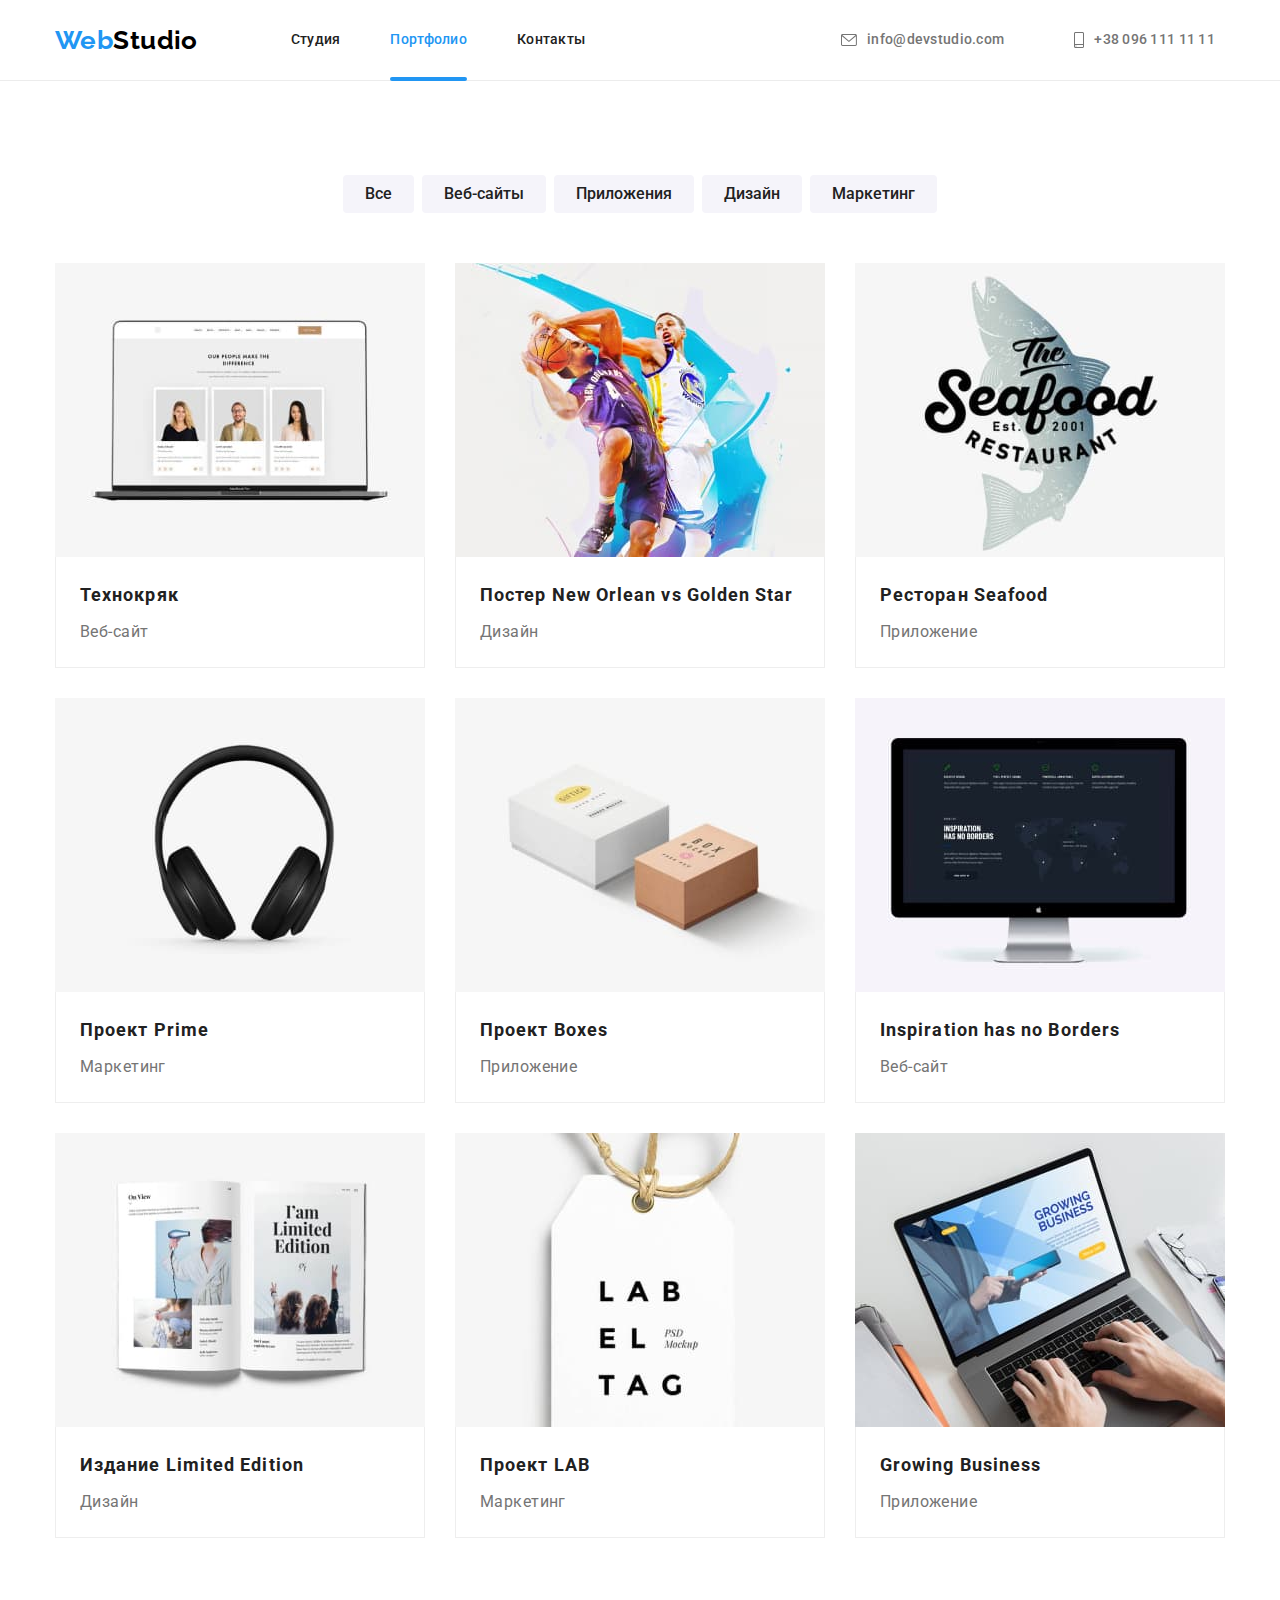
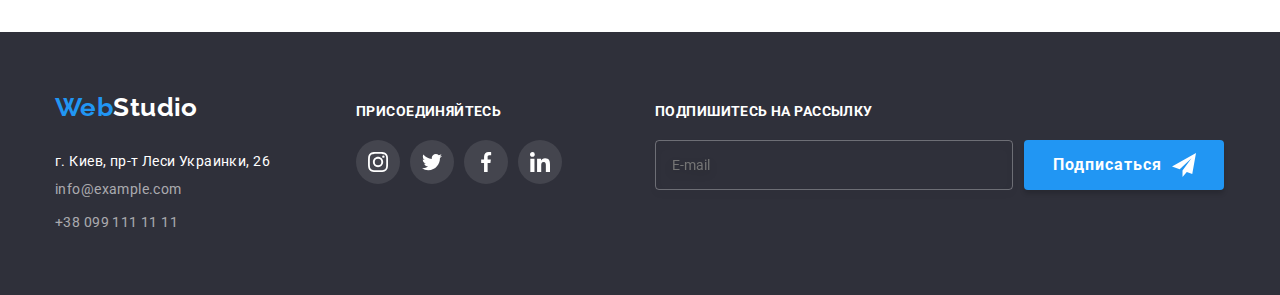
==== commit 44599416: "ready" ====
--- a/portfolio.html
+++ b/portfolio.html
@@ -58,124 +58,124 @@
     </header>
 
     <main>
-      <section class="section portfolio">
+      <section class="section">
         <div class="container">
           <h2 class="visually-hidden">Портфолио</h2>
           <!-- Кнопки -->
-          <ul class="portfolio-buttons list">
-            <li class="item">
-              <button class="button" type="button">Все</button>
-            </li>
-            <li class="item">
-              <button class="button" type="button">Веб-сайты</button>
-            </li>
-            <li class="item">
-              <button class="button" type="button">Приложения</button>
-            </li>
-            <li class="item">
-              <button class="button" type="button">Дизайн</button>
-            </li>
-            <li class="item">
-              <button class="button" type="button">Маркетинг</button>
+          <ul class="portfolio-buttons-list list">
+            <li class="portfolio-buttons-list__item">
+              <button class="portfolio-buttons-list__button" type="button">Все</button>
+            </li>
+            <li class="portfolio-buttons-list__item">
+              <button class="portfolio-buttons-list__button" type="button">Веб-сайты</button>
+            </li>
+            <li class="portfolio-buttons-list__item">
+              <button class="portfolio-buttons-list__button" type="button">Приложения</button>
+            </li>
+            <li class="portfolio-buttons-list__item">
+              <button class="portfolio-buttons-list__button" type="button">Дизайн</button>
+            </li>
+            <li class="portfolio-buttons-list__item">
+              <button class="portfolio-buttons-list__button" type="button">Маркетинг</button>
             </li>
           </ul>
 
           <!-- Карточки портфолио -->
           <ul class="portfolio-gallery list">
-            <li class="item">
-              <div class="thumb">
-                <img
-                  class="portfolio-img"
+            <li class="portfolio-gallery__item">
+              <div class="portfolio-gallery__thumb">
+                <img
+                  class="portfolio-gallery__img"
                   src="./images/portfolio/project1.jpg"
                   alt="Технокряк"
                   width="370"
                 />
                 <div class="overlay">
-                  <p class="overlay-text">
-                    Ресурс предлагает комплексные предложения с разным уровнем функционала и
-                    сервисов. Все это позволит посетителю получить исчерпывающие сведения о компании
-                    или частном лице.
-                  </p>
-                </div>
-              </div>
-
-              <div class="portfolio-box">
-                <h3 class="portfolio-title">Технокряк</h3>
-                <p class="portfolio-text">Веб-сайт</p>
-              </div>
-            </li>
-
-            <li class="item">
-              <div class="thumb">
-                <img
-                  class="portfolio-img"
+                  <p class="overlay__text">
+                    Ресурс предлагает комплексные предложения с разным уровнем функционала и
+                    сервисов. Все это позволит посетителю получить исчерпывающие сведения о компании
+                    или частном лице.
+                  </p>
+                </div>
+              </div>
+
+              <div class="portfolio-gallery__box">
+                <h3 class="portfolio-gallery__title">Технокряк</h3>
+                <p class="portfolio-gallery__text">Веб-сайт</p>
+              </div>
+            </li>
+
+            <li class="portfolio-gallery__item">
+              <div class="portfolio-gallery__thumb">
+                <img
+                  class="portfolio-gallery__img"
                   src="./images/portfolio/project2.jpg"
                   alt="Постер New Orlean vs Golden Star"
                   width="370"
                 />
                 <div class="overlay">
-                  <p class="overlay-text">
-                    Ресурс предлагает комплексные предложения с разным уровнем функционала и
-                    сервисов. Все это позволит посетителю получить исчерпывающие сведения о компании
-                    или частном лице.
-                  </p>
-                </div>
-              </div>
-
-              <div class="portfolio-box">
-                <h3 class="portfolio-title">Постер New Orlean vs Golden Star</h3>
-                <p class="portfolio-text">Дизайн</p>
-              </div>
-            </li>
-
-            <li class="item">
-              <div class="thumb">
-                <img
-                  class="portfolio-img"
+                  <p class="overlay__text">
+                    Ресурс предлагает комплексные предложения с разным уровнем функционала и
+                    сервисов. Все это позволит посетителю получить исчерпывающие сведения о компании
+                    или частном лице.
+                  </p>
+                </div>
+              </div>
+
+              <div class="portfolio-gallery__box">
+                <h3 class="portfolio-gallery__title">Постер New Orlean vs Golden Star</h3>
+                <p class="portfolio-gallery__text">Дизайн</p>
+              </div>
+            </li>
+
+            <li class="portfolio-gallery__item">
+              <div class="portfolio-gallery__thumb">
+                <img
+                  class="portfolio-gallery__img"
                   src="./images/portfolio/project3.jpg"
                   alt="Ресторан Seafood"
                   width="370"
                 />
                 <div class="overlay">
-                  <p class="overlay-text">
-                    Ресурс предлагает комплексные предложения с разным уровнем функционала и
-                    сервисов. Все это позволит посетителю получить исчерпывающие сведения о компании
-                    или частном лице.
-                  </p>
-                </div>
-              </div>
-
-              <div class="portfolio-box">
-                <h3 class="portfolio-title">Ресторан Seafood</h3>
-                <p class="portfolio-text">Приложение</p>
-              </div>
-            </li>
-
-            <li class="item">
-              <div class="thumb">
-                <img
-                  class="portfolio-img"
+                  <p class="overlay__text">
+                    Ресурс предлагает комплексные предложения с разным уровнем функционала и
+                    сервисов. Все это позволит посетителю получить исчерпывающие сведения о компании
+                    или частном лице.
+                  </p>
+                </div>
+              </div>
+
+              <div class="portfolio-gallery__box">
+                <h3 class="portfolio-gallery__title">Ресторан Seafood</h3>
+                <p class="portfolio-gallery__text">Приложение</p>
+              </div>
+            </li>
+
+            <li class="portfolio-gallery__item">
+              <div class="portfolio-gallery__thumb">
+                <img
+                  class="portfolio-gallery__img"
                   src="./images/portfolio/project4.jpg"
                   alt="Проект Prime"
                   width="370"
                 />
                 <div class="overlay">
-                  <p class="overlay-text">
-                    Ресурс предлагает комплексные предложения с разным уровнем функционала и
-                    сервисов. Все это позволит посетителю получить исчерпывающие сведения о компании
-                    или частном лице.
-                  </p>
-                </div>
-              </div>
-
-              <div class="portfolio-box">
-                <h3 class="portfolio-title">Проект Prime</h3>
-                <p class="portfolio-text">Маркетинг</p>
-              </div>
-            </li>
-
-            <li class="item">
-              <div class="thumb">
+                  <p class="overlay__text">
+                    Ресурс предлагает комплексные предложения с разным уровнем функционала и
+                    сервисов. Все это позволит посетителю получить исчерпывающие сведения о компании
+                    или частном лице.
+                  </p>
+                </div>
+              </div>
+
+              <div class="portfolio-gallery__box">
+                <h3 class="portfolio-gallery__title">Проект Prime</h3>
+                <p class="portfolio-gallery__text">Маркетинг</p>
+              </div>
+            </li>
+
+            <li class="portfolio-gallery__item">
+              <div class="portfolio-gallery__thumb">
                 <img
                   class="portfolio-img"
                   src="./images/portfolio/project5.jpg"
@@ -183,109 +183,109 @@
                   width="370"
                 />
                 <div class="overlay">
-                  <p class="overlay-text">
-                    Ресурс предлагает комплексные предложения с разным уровнем функционала и
-                    сервисов. Все это позволит посетителю получить исчерпывающие сведения о компании
-                    или частном лице.
-                  </p>
-                </div>
-              </div>
-
-              <div class="portfolio-box">
-                <h3 class="portfolio-title">Проект Boxes</h3>
-                <p class="portfolio-text">Приложение</p>
-              </div>
-            </li>
-
-            <li class="item">
-              <div class="thumb">
-                <img
-                  class="portfolio-img"
+                  <p class="overlay__text">
+                    Ресурс предлагает комплексные предложения с разным уровнем функционала и
+                    сервисов. Все это позволит посетителю получить исчерпывающие сведения о компании
+                    или частном лице.
+                  </p>
+                </div>
+              </div>
+
+              <div class="portfolio-gallery__box">
+                <h3 class="portfolio-gallery__title">Проект Boxes</h3>
+                <p class="portfolio-gallery__text">Приложение</p>
+              </div>
+            </li>
+
+            <li class="portfolio-gallery__item">
+              <div class="portfolio-gallery__thumb">
+                <img
+                  class="portfolio-gallery__img"
                   src="./images/portfolio/project6.jpg"
                   alt="Inspiration has no Borders"
                   width="370"
                 />
                 <div class="overlay">
-                  <p class="overlay-text">
-                    Ресурс предлагает комплексные предложения с разным уровнем функционала и
-                    сервисов. Все это позволит посетителю получить исчерпывающие сведения о компании
-                    или частном лице.
-                  </p>
-                </div>
-              </div>
-              <div class="portfolio-box">
-                <h3 class="portfolio-title">Inspiration has no Borders</h3>
-                <p class="portfolio-text">Веб-сайт</p>
-              </div>
-            </li>
-
-            <li class="item">
-              <div class="thumb">
-                <img
-                  class="portfolio-img"
+                  <p class="overlay__text">
+                    Ресурс предлагает комплексные предложения с разным уровнем функционала и
+                    сервисов. Все это позволит посетителю получить исчерпывающие сведения о компании
+                    или частном лице.
+                  </p>
+                </div>
+              </div>
+              <div class="portfolio-gallery__box">
+                <h3 class="portfolio-gallery__title">Inspiration has no Borders</h3>
+                <p class="portfolio-gallery__text">Веб-сайт</p>
+              </div>
+            </li>
+
+            <li class="portfolio-gallery__item">
+              <div class="portfolio-gallery__thumb">
+                <img
+                  class="portfolio-gallery__img"
                   src="./images/portfolio/project7.jpg"
                   alt="Издание Limited Edition"
                   width="370"
                 />
                 <div class="overlay">
-                  <p class="overlay-text">
-                    Ресурс предлагает комплексные предложения с разным уровнем функционала и
-                    сервисов. Все это позволит посетителю получить исчерпывающие сведения о компании
-                    или частном лице.
-                  </p>
-                </div>
-              </div>
-
-              <div class="portfolio-box">
-                <h3 class="portfolio-title">Издание Limited Edition</h3>
-                <p class="portfolio-text">Дизайн</p>
-              </div>
-            </li>
-
-            <li class="item">
-              <div class="thumb">
-                <img
-                  class="portfolio-img"
+                  <p class="overlay__text">
+                    Ресурс предлагает комплексные предложения с разным уровнем функционала и
+                    сервисов. Все это позволит посетителю получить исчерпывающие сведения о компании
+                    или частном лице.
+                  </p>
+                </div>
+              </div>
+
+              <div class="portfolio-gallery__box">
+                <h3 class="portfolio-gallery__title">Издание Limited Edition</h3>
+                <p class="portfolio-gallery__text">Дизайн</p>
+              </div>
+            </li>
+
+            <li class="portfolio-gallery__item">
+              <div class="portfolio-gallery__thumb">
+                <img
+                  class="portfolio-gallery__img"
                   src="./images/portfolio/project8.jpg"
                   alt="Проект LAB"
                   width="370"
                 />
                 <div class="overlay">
-                  <p class="overlay-text">
-                    Ресурс предлагает комплексные предложения с разным уровнем функционала и
-                    сервисов. Все это позволит посетителю получить исчерпывающие сведения о компании
-                    или частном лице.
-                  </p>
-                </div>
-              </div>
-
-              <div class="portfolio-box">
-                <h3 class="portfolio-title">Проект LAB</h3>
-                <p class="portfolio-text">Маркетинг</p>
-              </div>
-            </li>
-
-            <li class="item">
-              <div class="thumb">
-                <img
-                  class="portfolio-img"
+                  <p class="overlay__text">
+                    Ресурс предлагает комплексные предложения с разным уровнем функционала и
+                    сервисов. Все это позволит посетителю получить исчерпывающие сведения о компании
+                    или частном лице.
+                  </p>
+                </div>
+              </div>
+
+              <div class="portfolio-gallery__box">
+                <h3 class="portfolio-gallery__title">Проект LAB</h3>
+                <p class="portfolio-gallery__text">Маркетинг</p>
+              </div>
+            </li>
+
+            <li class="portfolio-gallery__item">
+              <div class="portfolio-gallery__thumb">
+                <img
+                  class="portfolio-gallery__img"
                   src="./images/portfolio/project9.jpg"
                   alt="Growing Business"
                   width="370"
                   height="294"
                 />
                 <div class="overlay">
-                  <p class="overlay-text">
-                    Ресурс предлагает комплексные предложения с разным уровнем функционала и
-                    сервисов. Все это позволит посетителю получить исчерпывающие сведения о компании
-                    или частном лице.
-                  </p>
-                </div>
-              </div>
-
-              <div class="portfolio-box">
-                <h3 class="portfolio-title">Growing Business</h3>
-                <p class="portfolio-text">Приложение</p>
+                  <p class="overlay__text">
+                    Ресурс предлагает комплексные предложения с разным уровнем функционала и
+                    сервисов. Все это позволит посетителю получить исчерпывающие сведения о компании
+                    или частном лице.
+                  </p>
+                </div>
+              </div>
+
+              <div class="portfolio-gallery__box">
+                <h3 class="portfolio-gallery__title">Growing Business</h3>
+                <p class="portfolio-gallery__text">Приложение</p>
               </div>
             </li>
           </ul>
@@ -294,70 +294,90 @@
     </main>
 
     <footer class="footer">
-      <div class="container">
+      <div class="container footer__container">
         <div class="footer-box">
-          <a class="footer-logo logo" href=""><span class="logo__secondary">Web</span>Studio</a>
+          <a class="logo footer__logo" href=""><span class="logo__secondary">Web</span>Studio</a>
 
           <address class="address">
             <ul class="address-list list">
-              <li class="item">
-                <p class="text-address">г. Киев, пр-т Леси Украинки, 26</p>
+              <li class="address-list__item">
+                <p class="address-list__text">г. Киев, пр-т Леси Украинки, 26</p>
               </li>
-              <li class="item">
+              <li class="address-list__item">
                 <a class="footer-contacts" href="mailto:info@example.com">info@example.com</a>
               </li>
-              <li class="item">
+              <li class="address-list__item">
                 <a class="footer-contacts" href="tel:+380991111111"> +38 099 111 11 11</a>
               </li>
             </ul>
           </address>
         </div>
+
         <div class="join-us">
-          <p class="footer-sup-title">Присоединяйтесь</p>
-          <ul class="social-networks list">
-            <li class="list-item">
-              <a href="" class="link footer-social-networks">
-                <svg class="icon" width="20" height="20">
+          <p class="footer__text">Присоединяйтесь</p>
+          <ul class="social-networks-list list">
+            <li class="social-networks_list__item">
+              <a href="" class="social-networks_list__link footer__social-networks">
+                <svg
+                  class="social-networks__icon social-networks__icon_light"
+                  width="20"
+                  height="20"
+                >
                   <use href="./images/svg/icons.svg#icon-instagram"></use>
                 </svg>
               </a>
             </li>
-            <li class="list-item">
-              <a href="" class="link footer-social-networks">
-                <svg class="icon" width="20" height="20">
+            <li class="social-networks_list__item">
+              <a href="" class="social-networks_list__link footer__social-networks">
+                <svg
+                  class="social-networks__icon social-networks__icon_light"
+                  width="20"
+                  height="20"
+                >
                   <use href="./images/svg/icons.svg#icon-twitter"></use>
                 </svg>
               </a>
             </li>
-            <li class="list-item">
-              <a href="" class="link footer-social-networks">
-                <svg class="icon" width="20" height="20">
+            <li class="social-networks_list__item">
+              <a href="" class="social-networks_list__link footer__social-networks">
+                <svg
+                  class="social-networks__icon social-networks__icon_light"
+                  width="20"
+                  height="20"
+                >
                   <use href="./images/svg/icons.svg#icon-facebook"></use>
                 </svg>
               </a>
             </li>
-            <li class="list-item">
-              <a href="" class="link footer-social-networks">
-                <svg class="icon" width="20" height="20">
+            <li class="social-networks_list__item">
+              <a href="" class="social-networks_list__link footer__social-networks">
+                <svg
+                  class="social-networks__icon social-networks__icon_light"
+                  width="20"
+                  height="20"
+                >
                   <use href="./images/svg/icons.svg#icon-linkedin"></use>
                 </svg>
               </a>
             </li>
           </ul>
         </div>
+
         <div class="subscribe">
-          <p class="footer-sup-title">Подпишитесь на рассылку</p>
+          <p class="footer__text">Подпишитесь на рассылку</p>
           <form>
-            <input
-              class="input-subscribe"
-              type="email"
-              placeholder="E-mail"
-              name="email"
-              required
-            />
-            <button class="input-btn" type="submit">
+            <label>
+              <input
+                class="input-subscribe"
+                type="email"
+                placeholder="E-mail"
+                name="email"
+                required
+              />
+            </label>
+            <button class="input-subscribe-btn" type="submit">
               Подписаться
-              <svg class="icon" width="24" height="24">
+              <svg class="input-subscribe-btn__icon" width="24" height="24">
                 <use href="./images/svg/icons.svg#icon-send-footer"></use>
               </svg>
             </button>
--- a/css/main.min.css
+++ b/css/main.min.css
@@ -1 +1 @@
-:root{--primary-font: "Roboto", sans-serif;--secondary-font: "Raleway", sans-serif;--main-color: #757575;--secondary-color: #212121;--accent-color: #2196f3;--color-button-hover: #188ce8;--color-text-on-dark: #ffffff;--logo-color: #000000;--section-bg: #f5f4fa;--hero-footer-bg: #2f303a;--address-color: rgba(255, 255, 255, 0.6)}.visually-hidden{position:absolute;width:1px;height:1px;margin:-1px;border:0;padding:0;white-space:nowrap;clip-path:inset(100%);clip:rect(0 0 0 0);overflow:hidden}h1,h2,h3,h4,h5,h6,p{margin:0}img{display:block;max-width:100%;height:auto}.list{list-style:none;padding:0;margin:0}.link{text-decoration:inherit}body{font-family:var(--primary-font);font-size:14px;letter-spacing:.03em;text-decoration:none;font-style:normal;color:var(--main-color);background-color:var(--color-text-on-dark)}.container{width:1200px;margin:0 auto;padding:0 15px}.section{padding-top:94px;padding-bottom:94px}.title{margin-bottom:50px;font-weight:700;font-size:36px;line-height:1.17;text-align:center;color:var(--secondary-color)}.input-subscribe-btn,.modal-form__submit,.hero__button{width:200px;height:50px;border:none;cursor:pointer;box-shadow:0px 4px 4px rgba(0,0,0,.15);border-radius:4px;font-weight:700;font-size:16px;line-height:1.88;letter-spacing:.06em;color:var(--color-text-on-dark);background-color:var(--accent-color);transition:background-color 250ms cubic-bezier(0.4, 0, 0.2, 1)}.input-subscribe-btn:hover,.modal-form__submit:hover,.hero__button:hover,.input-subscribe-btn:focus,.modal-form__submit:focus,.hero__button:focus{background-color:var(--color-button-hover)}.page-header{border-bottom:1px solid #ececec}.flex-container{display:flex;align-items:center}.page-nav{display:flex;align-items:center}.menu{display:flex}.logo{margin-right:93px;text-decoration:inherit;color:var(--logo-color);font-family:var(--secondary-font);font-weight:700;font-size:26px;line-height:1.19}.logo__secondary{color:var(--accent-color)}.menu__item{position:relative}.menu__item:not(:last-child){margin-right:50px}.menu__link{display:block;padding-top:32px;padding-bottom:32px;text-decoration:inherit;color:var(--secondary-color);font-weight:500;line-height:1.14;letter-spacing:.02em;transition:color 250ms cubic-bezier(0.4, 0, 0.2, 1)}.menu__link:hover,.menu__link:focus{color:var(--accent-color)}.menu__link-active-list{color:var(--accent-color)}.menu__link-active-list::after{position:absolute;content:"";display:block;width:100%;height:4px;bottom:-1px;background:#2196f3;border-radius:2px}.contacts{display:flex;margin-left:auto}.contacts__item:not(:last-child){margin-right:50px}.contacts__icon{margin-right:10px}.contacts__link{display:flex;align-items:center;padding:10px;font-weight:500;line-height:1.14;letter-spacing:.02em;text-decoration:none;color:inherit;fill:currentColor;transition:color 250ms cubic-bezier(0.4, 0, 0.2, 1)}.contacts__link:hover,.contacts__link:focus{color:var(--accent-color)}.hero{height:600px;max-width:1600px;margin:0 auto;text-align:center;background:linear-gradient(rgba(47, 48, 58, 0.4), rgba(47, 48, 58, 0.4)),url("../images/hero/hero-background.jpg");background-color:#c4c4c4;background-repeat:no-repeat;background-size:cover;background-position:center;padding:200px 0}.hero__title{margin:0 auto;margin-bottom:30px;max-width:700px;font-weight:900;font-size:44px;line-height:1.36;letter-spacing:.06em;text-transform:uppercase;color:var(--color-text-on-dark)}.modal{position:absolute;top:50%;left:50%;min-width:528px;min-height:581px;padding:40px;background-color:var(--color-text-on-dark);opacity:1;transform:translate(-50%, -50%) scale(1);transition:transform 250ms cubic-bezier(0.4, 0, 0.2, 1),opacity 250ms cubic-bezier(0.4, 0, 0.2, 1)}.close-btn{position:absolute;top:8px;right:8px;display:flex;align-items:center;justify-content:center;margin:0;padding:0;width:30px;height:30px;border-radius:50%;background-color:var(--color-text-on-dark);border:1px solid rgba(0,0,0,.1);cursor:pointer;color:var(--logo-color);fill:currentColor;transition:color 250ms cubic-bezier(0.4, 0, 0.2, 1)}.close-btn:hover,.close-btn:focus{color:var(--accent-color)}.backdrop{position:fixed;z-index:100;top:0;right:0;width:100%;height:100%;background:rgba(0,0,0,.2);opacity:1;transition:opacity 250ms cubic-bezier(0.4, 0, 0.2, 1),visibility 250ms cubic-bezier(0.4, 0, 0.2, 1)}.backdrop.backdrop_is-hidden{visibility:hidden;opacity:0;pointer-events:none}.backdrop_is-hidden .modal{opacity:0;transform:translate(-50%, -50%) scale(0.5)}.modal-form{display:flex;flex-direction:column;text-align:left}.modal-form__text{font-weight:700;font-size:20px;line-height:1.15;text-align:center;margin-bottom:12px;color:var(--secondary-color)}.modal-form__field{margin-bottom:10px}.modal-form__input-wrapper{display:block;position:relative}.modal-form__input{width:100%;height:40px;border:1px solid rgba(33,33,33,.2);border-radius:4px;padding-left:42px;font-style:16px;color:var(--secondary-color);transition:border-color 250ms cubic-bezier(0.4, 0, 0.2, 1)}.modal-form__input:focus{outline:none;border-color:var(--accent-color)}.modal-form__icon{position:absolute;top:50%;transform:translateY(-50%);left:12px;transition:fill 250ms cubic-bezier(0.4, 0, 0.2, 1)}.modal-form__input:focus+.modal-form__icon{fill:var(--accent-color)}.modal-form__input-desc{display:inline-block;margin-bottom:4px;font-size:12px;line-height:1.17;letter-spacing:.01em}.modal-form__message{resize:none;width:100%;height:120px;padding:12px 16px;border:1px solid rgba(33,33,33,.2);border-radius:4px;transition:border-color 250ms cubic-bezier(0.4, 0, 0.2, 1)}.modal-form__message:focus{outline:none;border-color:var(--accent-color)}.modal-form__message::placeholder{font-size:12px;line-height:1.17;letter-spacing:.01em;color:rgba(117,117,117,.5)}.modal-form__check-desc{display:flex;align-items:center;justify-content:center;margin-bottom:30px;line-height:1.1}.modal-form__check-desc::before{content:"";display:block;margin-right:7px;width:16px;height:15px;border:2px solid var(--secondary-color);border-radius:2px;cursor:pointer}.modal-form__check:checked+.modal-form__check-desc::before{border:none;background-color:var(--accent-color);background-image:url("../images/svg/check.svg");background-size:12px 12px;background-repeat:no-repeat;background-position:60% 50%}.modal-form__check:focus+.modal-form__check-desc::before{outline:1px solid var(--secondary-color)}.modal-form__agreement-link{color:var(--accent-color)}.modal-form__submit{align-self:center}.features{display:flex}.features__item{flex-basis:25%}.features__item:not(:last-child){margin-right:30px}.features__thumb{display:flex;align-items:center;justify-content:center;margin-bottom:30px;background-color:var(--section-bg);border-radius:4px;height:120px}.features__title{margin-bottom:10px;font-family:var(--primary-font);font-weight:700;line-height:1.14;font-size:14px;text-transform:uppercase;color:var(--secondary-color)}.features__text{line-height:1.71}.section__work-correct-padding{padding-top:0}.work-list{display:flex}.work-list__item{position:relative}.work-list__item:not(:last-child){margin-right:30px}.work-list__title{position:absolute;bottom:0;padding:27px 0;width:100%;background:rgba(47,48,58,.8);font-weight:700;line-height:1.14;text-align:center;text-transform:uppercase;color:var(--color-text-on-dark)}.section_team-bgc-dark{background-color:var(--section-bg)}.team-list{display:flex}.team-list__item{background-color:var(--color-text-on-dark);box-shadow:0px 1px 3px rgba(0,0,0,.12),0px 1px 1px rgba(0,0,0,.14),0px 2px 1px rgba(0,0,0,.2);border-radius:0px 0px 4px 4px}.team-list__item:not(:last-child){margin-right:30px}.team-list__box{padding:30px 32px}.team-list__member{margin-bottom:10px;font-weight:500;font-size:16px;line-height:1.19;text-align:center;color:var(--secondary-color)}.team-list__job{margin-bottom:16px;font-size:16px;line-height:1.19;text-align:center}.social-networks-list{display:flex;align-items:center}.social-networks_list__item{width:44px;height:44px}.social-networks_list__item:not(:last-child){margin-right:10px}.social-networks_list__link{display:block;padding:12px;width:100%;height:100%;border-radius:50%;color:#afb1b8;fill:currentColor;transition:color 250ms cubic-bezier(0.4, 0, 0.2, 1),background-color 250ms cubic-bezier(0.4, 0, 0.2, 1)}.social-networks_list__link:hover,.social-networks_list__link:focus{color:var(--color-text-on-dark);background-color:var(--accent-color)}.clients-list{display:flex}.clients-list__item{width:170px;height:92px}.clients-list__item:not(:last-child){margin-right:30px}.clients-list__link{display:flex;justify-content:center;align-items:center;border:1px solid #afb1b8;border-radius:4px;width:100%;height:100%;color:#afb1b8;fill:currentColor;transition:color 250ms cubic-bezier(0.4, 0, 0.2, 1),border 250ms cubic-bezier(0.4, 0, 0.2, 1)}.clients-list__link:hover,.clients-list__link:focus{border:1px solid var(--accent-color);color:var(--accent-color)}.footer{background:var(--hero-footer-bg);padding:60px 0}.footer__container{display:flex;align-items:baseline}.footer-box{margin-right:70px;width:231px}.footer__logo{display:block;margin-bottom:30px;margin-right:0;color:var(--color-text-on-dark)}.address-list__item:not(:last-child){margin-bottom:9px}.address-list__text{font-style:normal;color:var(--color-text-on-dark)}.footer-contacts{display:block;text-decoration:none;font-style:normal;line-height:1.71;color:var(--address-color)}.join-us{margin-right:93px}.footer__text{margin-bottom:20px;font-weight:700;font-size:14px;line-height:1.14;text-transform:uppercase;color:var(--color-text-on-dark)}.footer__social-networks{background:rgba(255,255,255,.1)}.social-networks__icon_light{color:var(--color-text-on-dark)}.input-subscribe{margin-right:8px;padding-left:16px;width:358px;height:50px;border:1px solid rgba(255,255,255,.3);filter:drop-shadow(0px 4px 4px rgba(0, 0, 0, 0.15));border-radius:4px;color:var(--color-text-on-dark);background-color:rgba(0,0,0,0)}.input-subscribe-btn{display:inline-flex;align-items:center;justify-content:center}.input-subscribe-btn__icon{margin-left:10px}.portfolio-buttons{display:flex;justify-content:center;margin-bottom:50px}.portfolio-buttons .item:not(:last-child){margin-right:8px}.portfolio-buttons .button{padding:6px 22px;background:var(--section-bg);color:var(--secondary-color);border-radius:4px;border:none;font-weight:500;font-size:16px;line-height:1.63;text-align:center;cursor:pointer;transition:color 250ms cubic-bezier(0.4, 0, 0.2, 1),background-color 250ms cubic-bezier(0.4, 0, 0.2, 1),box-shadow 250ms cubic-bezier(0.4, 0, 0.2, 1)}.portfolio-buttons .button:hover,.portfolio-buttons .button:focus{background:var(--accent-color);color:var(--color-text-on-dark);box-shadow:0px 3px 1px rgba(0,0,0,.1),0px 1px 2px rgba(0,0,0,.08),0px 2px 2px rgba(0,0,0,.12);border-radius:4px}.portfolio-gallery{display:flex;flex-wrap:wrap;gap:30px}.portfolio-box{padding:20px 24px}.portfolio-title{margin-bottom:4px}.portfolio-gallery .item{flex-basis:calc((100% - 60px)/3);transition:box-shadow 250ms cubic-bezier(0.4, 0, 0.2, 1)}.portfolio-gallery .item:hover{box-shadow:0px 1px 1px rgba(0,0,0,.12),0px 4px 4px rgba(0,0,0,.06),1px 4px 6px rgba(0,0,0,.16)}.portfolio-box{padding:20px 24px;border:1px solid #eee;border-top:none}.portfolio-title{margin-bottom:4px;font-weight:700;font-size:18px;line-height:2;letter-spacing:.06em;color:var(--secondary-color)}.portfolio-text{font-size:16px;line-height:1.88}.thumb{position:relative;overflow:hidden}.overlay{position:absolute;top:0;left:0;width:100%;height:100%;background:rgba(33,150,243,.9);transform:translateY(101%);transition:transform 250ms cubic-bezier(0.4, 0, 0.2, 1)}.portfolio-gallery .item:hover .overlay{transform:translateX(0)}.overlay-text{padding:63px 24px;font-size:18px;line-height:1.56;color:var(--color-text-on-dark)}/*# sourceMappingURL=main.min.css.map */+:root{--primary-font: "Roboto", sans-serif;--secondary-font: "Raleway", sans-serif;--main-color: #757575;--secondary-color: #212121;--accent-color: #2196f3;--color-button-hover: #188ce8;--color-text-on-dark: #ffffff;--logo-color: #000000;--section-bg: #f5f4fa;--hero-footer-bg: #2f303a;--address-color: rgba(255, 255, 255, 0.6)}.visually-hidden{position:absolute;width:1px;height:1px;margin:-1px;border:0;padding:0;white-space:nowrap;clip-path:inset(100%);clip:rect(0 0 0 0);overflow:hidden}h1,h2,h3,h4,h5,h6,p{margin:0}img{display:block;max-width:100%;height:auto}.list{list-style:none;padding:0;margin:0}.link{text-decoration:inherit}body{font-family:var(--primary-font);font-size:14px;letter-spacing:.03em;text-decoration:none;font-style:normal;color:var(--main-color);background-color:var(--color-text-on-dark)}.container{width:1200px;margin:0 auto;padding:0 15px}.section{padding-top:94px;padding-bottom:94px}.title{margin-bottom:50px;font-weight:700;font-size:36px;line-height:1.17;text-align:center;color:var(--secondary-color)}.input-subscribe-btn,.modal-form__submit,.hero__button{width:200px;height:50px;border:none;cursor:pointer;box-shadow:0px 4px 4px rgba(0,0,0,.15);border-radius:4px;font-weight:700;font-size:16px;line-height:1.88;letter-spacing:.06em;color:var(--color-text-on-dark);background-color:var(--accent-color);transition:background-color 250ms cubic-bezier(0.4, 0, 0.2, 1)}.input-subscribe-btn:hover,.modal-form__submit:hover,.hero__button:hover,.input-subscribe-btn:focus,.modal-form__submit:focus,.hero__button:focus{background-color:var(--color-button-hover)}.page-header{border-bottom:1px solid #ececec}.flex-container{display:flex;align-items:center}.page-nav{display:flex;align-items:center}.menu{display:flex}.logo{margin-right:93px;text-decoration:inherit;color:var(--logo-color);font-family:var(--secondary-font);font-weight:700;font-size:26px;line-height:1.19}.logo__secondary{color:var(--accent-color)}.menu__item{position:relative}.menu__item:not(:last-child){margin-right:50px}.menu__link{display:block;padding-top:32px;padding-bottom:32px;text-decoration:inherit;color:var(--secondary-color);font-weight:500;line-height:1.14;letter-spacing:.02em;transition:color 250ms cubic-bezier(0.4, 0, 0.2, 1)}.menu__link:hover,.menu__link:focus{color:var(--accent-color)}.menu__link-active-list{color:var(--accent-color)}.menu__link-active-list::after{position:absolute;content:"";display:block;width:100%;height:4px;bottom:-1px;background:#2196f3;border-radius:2px}.contacts{display:flex;margin-left:auto}.contacts__item:not(:last-child){margin-right:50px}.contacts__icon{margin-right:10px}.contacts__link{display:flex;align-items:center;padding:10px;font-weight:500;line-height:1.14;letter-spacing:.02em;text-decoration:none;color:inherit;fill:currentColor;transition:color 250ms cubic-bezier(0.4, 0, 0.2, 1)}.contacts__link:hover,.contacts__link:focus{color:var(--accent-color)}.hero{height:600px;max-width:1600px;margin:0 auto;text-align:center;background:linear-gradient(rgba(47, 48, 58, 0.4), rgba(47, 48, 58, 0.4)),url("../images/hero/hero-background.jpg");background-color:#c4c4c4;background-repeat:no-repeat;background-size:cover;background-position:center;padding:200px 0}.hero__title{margin:0 auto;margin-bottom:30px;max-width:700px;font-weight:900;font-size:44px;line-height:1.36;letter-spacing:.06em;text-transform:uppercase;color:var(--color-text-on-dark)}.modal{position:absolute;top:50%;left:50%;min-width:528px;min-height:581px;padding:40px;background-color:var(--color-text-on-dark);opacity:1;transform:translate(-50%, -50%) scale(1);transition:transform 250ms cubic-bezier(0.4, 0, 0.2, 1),opacity 250ms cubic-bezier(0.4, 0, 0.2, 1)}.close-btn{position:absolute;top:8px;right:8px;display:flex;align-items:center;justify-content:center;margin:0;padding:0;width:30px;height:30px;border-radius:50%;background-color:var(--color-text-on-dark);border:1px solid rgba(0,0,0,.1);cursor:pointer;color:var(--logo-color);fill:currentColor;transition:color 250ms cubic-bezier(0.4, 0, 0.2, 1)}.close-btn:hover,.close-btn:focus{color:var(--accent-color)}.backdrop{position:fixed;z-index:100;top:0;right:0;width:100%;height:100%;background:rgba(0,0,0,.2);opacity:1;transition:opacity 250ms cubic-bezier(0.4, 0, 0.2, 1),visibility 250ms cubic-bezier(0.4, 0, 0.2, 1)}.backdrop.backdrop_is-hidden{visibility:hidden;opacity:0;pointer-events:none}.backdrop_is-hidden .modal{opacity:0;transform:translate(-50%, -50%) scale(0.5)}.modal-form{display:flex;flex-direction:column;text-align:left}.modal-form__text{font-weight:700;font-size:20px;line-height:1.15;text-align:center;margin-bottom:12px;color:var(--secondary-color)}.modal-form__field{margin-bottom:10px}.modal-form__input-wrapper{display:block;position:relative}.modal-form__input{width:100%;height:40px;border:1px solid rgba(33,33,33,.2);border-radius:4px;padding-left:42px;font-style:16px;color:var(--secondary-color);transition:border-color 250ms cubic-bezier(0.4, 0, 0.2, 1)}.modal-form__input:focus{outline:none;border-color:var(--accent-color)}.modal-form__icon{position:absolute;top:50%;transform:translateY(-50%);left:12px;transition:fill 250ms cubic-bezier(0.4, 0, 0.2, 1)}.modal-form__input:focus+.modal-form__icon{fill:var(--accent-color)}.modal-form__input-desc{display:inline-block;margin-bottom:4px;font-size:12px;line-height:1.17;letter-spacing:.01em}.modal-form__message{resize:none;width:100%;height:120px;padding:12px 16px;border:1px solid rgba(33,33,33,.2);border-radius:4px;transition:border-color 250ms cubic-bezier(0.4, 0, 0.2, 1)}.modal-form__message:focus{outline:none;border-color:var(--accent-color)}.modal-form__message::placeholder{font-size:12px;line-height:1.17;letter-spacing:.01em;color:rgba(117,117,117,.5)}.modal-form__check-desc{display:flex;align-items:center;justify-content:center;margin-bottom:30px;line-height:1.1}.modal-form__check-desc::before{content:"";display:block;margin-right:7px;width:16px;height:15px;border:2px solid var(--secondary-color);border-radius:2px;cursor:pointer}.modal-form__check:checked+.modal-form__check-desc::before{border:none;background-color:var(--accent-color);background-image:url("../images/svg/check.svg");background-size:12px 12px;background-repeat:no-repeat;background-position:60% 50%}.modal-form__check:focus+.modal-form__check-desc::before{outline:1px solid var(--secondary-color)}.modal-form__agreement-link{color:var(--accent-color)}.modal-form__submit{align-self:center}.features{display:flex}.features__item{flex-basis:25%}.features__item:not(:last-child){margin-right:30px}.features__thumb{display:flex;align-items:center;justify-content:center;margin-bottom:30px;background-color:var(--section-bg);border-radius:4px;height:120px}.features__title{margin-bottom:10px;font-family:var(--primary-font);font-weight:700;line-height:1.14;font-size:14px;text-transform:uppercase;color:var(--secondary-color)}.features__text{line-height:1.71}.section__work-correct-padding{padding-top:0}.work-list{display:flex}.work-list__item{position:relative}.work-list__item:not(:last-child){margin-right:30px}.work-list__title{position:absolute;bottom:0;padding:27px 0;width:100%;background:rgba(47,48,58,.8);font-weight:700;line-height:1.14;text-align:center;text-transform:uppercase;color:var(--color-text-on-dark)}.section_team-bgc-dark{background-color:var(--section-bg)}.team-list{display:flex}.team-list__item{background-color:var(--color-text-on-dark);box-shadow:0px 1px 3px rgba(0,0,0,.12),0px 1px 1px rgba(0,0,0,.14),0px 2px 1px rgba(0,0,0,.2);border-radius:0px 0px 4px 4px}.team-list__item:not(:last-child){margin-right:30px}.team-list__box{padding:30px 32px}.team-list__member{margin-bottom:10px;font-weight:500;font-size:16px;line-height:1.19;text-align:center;color:var(--secondary-color)}.team-list__job{margin-bottom:16px;font-size:16px;line-height:1.19;text-align:center}.social-networks-list{display:flex;align-items:center}.social-networks_list__item{width:44px;height:44px}.social-networks_list__item:not(:last-child){margin-right:10px}.social-networks_list__link{display:block;padding:12px;width:100%;height:100%;border-radius:50%;color:#afb1b8;fill:currentColor;transition:color 250ms cubic-bezier(0.4, 0, 0.2, 1),background-color 250ms cubic-bezier(0.4, 0, 0.2, 1)}.social-networks_list__link:hover,.social-networks_list__link:focus{color:var(--color-text-on-dark);background-color:var(--accent-color)}.clients-list{display:flex}.clients-list__item{width:170px;height:92px}.clients-list__item:not(:last-child){margin-right:30px}.clients-list__link{display:flex;justify-content:center;align-items:center;border:1px solid #afb1b8;border-radius:4px;width:100%;height:100%;color:#afb1b8;fill:currentColor;transition:color 250ms cubic-bezier(0.4, 0, 0.2, 1),border 250ms cubic-bezier(0.4, 0, 0.2, 1)}.clients-list__link:hover,.clients-list__link:focus{border:1px solid var(--accent-color);color:var(--accent-color)}.footer{background:var(--hero-footer-bg);padding:60px 0}.footer__container{display:flex;align-items:baseline}.footer-box{margin-right:70px;width:231px}.footer__logo{display:block;margin-bottom:30px;margin-right:0;color:var(--color-text-on-dark)}.address-list__item:not(:last-child){margin-bottom:9px}.address-list__text{font-style:normal;color:var(--color-text-on-dark)}.footer-contacts{display:block;text-decoration:none;font-style:normal;line-height:1.71;color:var(--address-color)}.join-us{margin-right:93px}.footer__text{margin-bottom:20px;font-weight:700;font-size:14px;line-height:1.14;text-transform:uppercase;color:var(--color-text-on-dark)}.footer__social-networks{background:rgba(255,255,255,.1)}.social-networks__icon_light{color:var(--color-text-on-dark)}.input-subscribe{margin-right:8px;padding-left:16px;width:358px;height:50px;border:1px solid rgba(255,255,255,.3);filter:drop-shadow(0px 4px 4px rgba(0, 0, 0, 0.15));border-radius:4px;color:var(--color-text-on-dark);background-color:rgba(0,0,0,0)}.input-subscribe-btn{display:inline-flex;align-items:center;justify-content:center}.input-subscribe-btn__icon{margin-left:10px}.portfolio-buttons-list{display:flex;justify-content:center;margin-bottom:50px}.portfolio-buttons-list__item:not(:last-child){margin-right:8px}.portfolio-buttons-list__button{padding:6px 22px;background:var(--section-bg);color:var(--secondary-color);border-radius:4px;border:none;font-weight:500;font-size:16px;line-height:1.63;text-align:center;cursor:pointer;transition:color 250ms cubic-bezier(0.4, 0, 0.2, 1),background-color 250ms cubic-bezier(0.4, 0, 0.2, 1),box-shadow 250ms cubic-bezier(0.4, 0, 0.2, 1)}.portfolio-buttons-list__button:hover,.portfolio-buttons-list__button:focus{background:var(--accent-color);color:var(--color-text-on-dark);box-shadow:0px 3px 1px rgba(0,0,0,.1),0px 1px 2px rgba(0,0,0,.08),0px 2px 2px rgba(0,0,0,.12);border-radius:4px}.portfolio-gallery{display:flex;flex-wrap:wrap;gap:30px}.portfolio-gallery__title{margin-bottom:4px}.portfolio-gallery__item{flex-basis:calc((100% - 60px)/3);transition:box-shadow 250ms cubic-bezier(0.4, 0, 0.2, 1)}.portfolio-gallery__item:hover{box-shadow:0px 1px 1px rgba(0,0,0,.12),0px 4px 4px rgba(0,0,0,.06),1px 4px 6px rgba(0,0,0,.16)}.portfolio-gallery__box{padding:20px 24px;border:1px solid #eee;border-top:none}.portfolio-gallery__title{margin-bottom:4px;font-weight:700;font-size:18px;line-height:2;letter-spacing:.06em;color:var(--secondary-color)}.portfolio-gallery__text{font-size:16px;line-height:1.88}.portfolio-gallery__thumb{position:relative;overflow:hidden}.overlay{position:absolute;top:0;left:0;width:100%;height:100%;background:rgba(33,150,243,.9);transform:translateY(101%);transition:transform 250ms cubic-bezier(0.4, 0, 0.2, 1)}.portfolio-gallery__item:hover .overlay{transform:translateX(0)}.overlay__text{padding:63px 24px;font-size:18px;line-height:1.56;color:var(--color-text-on-dark)}/*# sourceMappingURL=main.min.css.map */